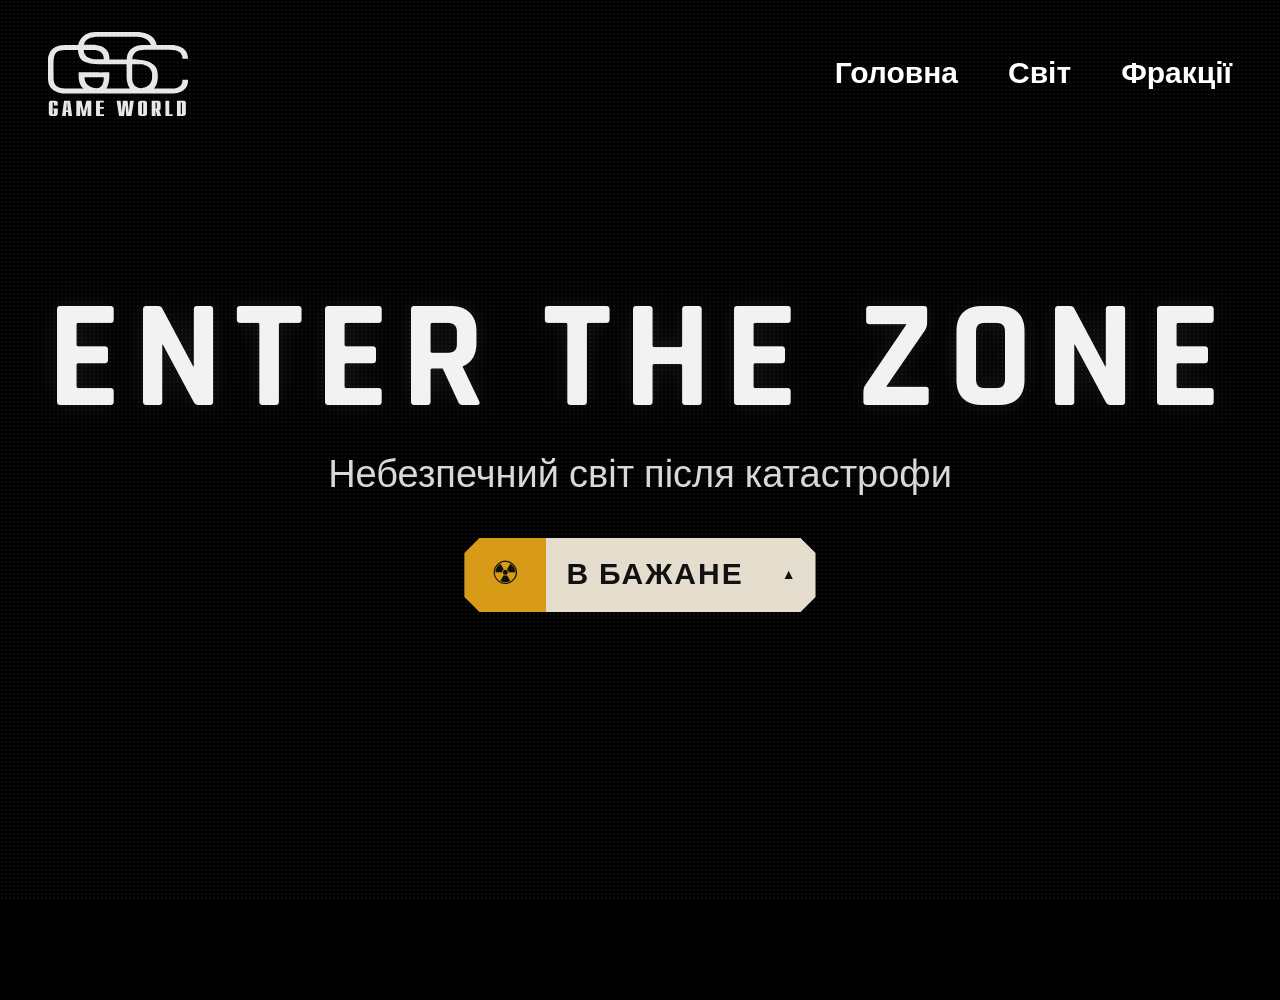
==== index.html @ 3a738dfd "Update index.html" ====
<!DOCTYPE html>
<html lang="uk">
<head>
    <meta charset="UTF-8">
    <meta name="viewport" content="width=device-width, initial-scale=1.0">
    <title>S.T.A.L.K.E.R. 2 - Buy Prototype</title>
    <link rel="stylesheet" href="style.css">
    <link rel="preconnect" href="https://fonts.googleapis.com">
    <link rel="preconnect" href="https://fonts.gstatic.com" crossorigin>
    <link href="https://fonts.googleapis.com/css2?family=Rajdhani:wght@400;500;700&display=swap" rel="stylesheet">
</head>
<body>

    <video autoplay muted loop playsinline class="bg-video">
        <source src="assets/video/bg.mp4" type="video/mp4">
    </video>
    <div class="overlay"></div>

    <nav>
        <img src="assets/img/logo.svg" alt="Logo" class="logo">
        <ul>
            <li><a href="#">Головна</a></li>
            <li><a href="#">Світ</a></li>
            <li><a href="#">Фракції</a></li>
        </ul>
    </nav>

    <section class="hero">
        <h1>ENTER THE ZONE</h1>
        <p>Небезпечний світ після катастрофи</p>

        <div class="buy-wrapper">
            <a class="stalker-btn" href="#">
                <span class="btn-accent">
                    <span class="radiation-icon">☢</span>
                </span>
                <span class="btn-text">В БАЖАНЕ</span>
                <span class="btn-arrow">▲</span>
            </a>

            <div class="buy-menu">
                <a href="#"><img src="steam.svg" alt=""> <span>Steam</span></a>
                <a href="#"><img src="xbox.svg" alt=""> <span>Xbox</span></a>
                <a href="#"><img src="xbox.svg" alt=""> <span>Xbox on PC</span></a>
                <a href="#"><img src="epic.svg" alt=""> <span>Epic Games</span></a>
                <a href="#"><img src="gog.svg" alt=""> <span>GOG.com</span></a>
            </div>
        </div>
    </section>

</body>
</html>
---- style.css ----
* {
    margin: 0;
    padding: 0;
    box-sizing: border-box;
}

body {
    font-family: 'Rajdhani', sans-serif;
    background: #000;
    overflow: hidden;
    color: white;
}

/* VIDEO & OVERLAY */
.bg-video {
    position: fixed;
    inset: 0;
    width: 100%;
    height: 100%;
    object-fit: cover;
    z-index: -2;
}

.overlay {
    position: fixed;
    inset: 0;
    background: linear-gradient(to bottom, rgba(0,0,0,.82), rgba(0,0,0,.45), rgba(0,0,0,.88));
    z-index: -1;
}

/* NOISE */
body::before {
    content: "";
    position: fixed;
    inset: 0;
    opacity: .05;
    background-image: radial-gradient(#fff 1px, transparent 1px);
    background-size: 4px 4px;
    pointer-events: none;
    z-index: 2;
}

/* NAVBAR */
nav {
    position: absolute;
    top: 0;
    left: 0;
    width: 100%;
    padding: 32px 48px;
    display: flex;
    align-items: center;
    justify-content: space-between;
    z-index: 5;
}

.logo {
    width: 140px;
    opacity: .92;
    transition: .3s;
}

.logo:hover {
    opacity: 1;
    transform: scale(1.03);
}

nav ul {
    display: flex;
    gap: 50px;
    list-style: none;
}

nav a {
    color: white;
    text-decoration: none;
    font-size: 30px;
    font-weight: 700;
    position: relative;
    transition: .25s;
}

nav a::after {
    content: "";
    position: absolute;
    left: 0;
    bottom: -8px;
    width: 0%;
    height: 2px;
    background: #d89b17;
    transition: .25s;
}

nav a:hover {
    color: #d89b17;
}

nav a:hover::after {
    width: 100%;
}

/* HERO */
.hero {
    height: 100vh;
    display: flex;
    flex-direction: column;
    align-items: center;
    justify-content: center;
    text-align: center;
    padding: 20px;
}

.hero h1 {
    font-size: clamp(90px, 12vw, 220px);
    font-weight: 700;
    letter-spacing: 12px;
    text-transform: uppercase;
    color: #f2f2f2;
    line-height: .95;
    text-shadow: 0 0 25px rgba(255,255,255,.08), 0 10px 40px rgba(0,0,0,.85);
    animation: flicker 5s infinite;
}

.hero p {
    margin-top: 18px;
    margin-bottom: 38px;
    font-size: 38px;
    color: #d8d8d8;
    text-shadow: 0 5px 20px rgba(0,0,0,.9);
}

@keyframes flicker {
    0% { opacity: 1; }
    2% { opacity: .92; }
    4% { opacity: 1; }
    8% { opacity: .95; }
    70% { opacity: 1; }
    72% { opacity: .96; }
    100% { opacity: 1; }
}

/* BUTTON WRAPPER */
.buy-wrapper {
    position: relative;
    display: inline-block;
}

/* BUTTON MAIN */
.stalker-btn {
    position: relative;
    display: inline-flex;
    align-items: center;
    height: 74px;
    background: #e4dccd;
    color: #111;
    text-decoration: none;
    text-transform: uppercase;
    cursor: pointer;
    z-index: 5;
    transition: .25s;
    
    /* Краще використовувати пікселі замість відсотків для рівних кутів */
    clip-path: polygon(
        15px 0, calc(100% - 15px) 0, 
        100% 15px, 100% calc(100% - 15px), 
        calc(100% - 15px) 100%, 15px 100%, 
        0 calc(100% - 15px), 0 15px
    );
}

.stalker-btn:hover {
    transform: translateY(-3px) scale(1.02);
    box-shadow: 0 0 0 2px #000, 0 0 30px rgba(216,155,23,.35), 0 15px 45px rgba(0,0,0,.6);
}

/* LEFT ACCENT */
.btn-accent {
    width: 82px;
    height: 100%;
    display: flex;
    align-items: center;
    justify-content: center;
    background: #d89b17;
    font-size: 32px;
    clip-path: polygon(
        0 0, 100% 0, 
        100% 50%, 
        100% 100%, 0 100%
    );
}

/* CSS-трікутник замість clip-path для ідеального врізання */
.btn-accent::after {
    content: '';
    position: absolute;
    right: -20px;
    top: 0;
    border-top: 37px solid transparent;
    border-bottom: 37px solid transparent;
    border-left: 20px solid #d89b17;
    z-index: 2;
}

/* TEXT */
.btn-text {
    padding: 0 38px 0 20px; /* Зменшив лівий відступ, щоб текст був ближче до стрілки */
    font-size: 30px;
    font-weight: 700;
    letter-spacing: 2px;
}

/* ARROW */
.btn-arrow {
    padding-right: 20px;
    font-size: 14px;
    transition: transform .25s ease;
}

.buy-wrapper:hover .btn-arrow {
    transform: rotate(180deg);
}

/* DROPDOWN MENU */
.buy-menu {
    position: absolute;
    left: 50%;
    top: 100%; /* Краще позиціонувати відносно низу кнопки, а не bottom сторінки */
    transform: translateX(-50%) translateY(20px) scale(.96);
    width: 310px;
    background: #e4dccd;
    padding: 18px 0;
    opacity: 0;
    visibility: hidden;
    pointer-events: none;
    transition: opacity .25s ease, transform .25s ease, visibility .25s;
    
    clip-path: polygon(
        15px 0, calc(100% - 15px) 0, 
        100% 15px, 100% calc(100% - 15px), 
        calc(100% - 15px) 100%, 15px 100%, 
        0 calc(100% - 15px), 0 15px
    );
    box-shadow: 0 0 0 2px rgba(0,0,0,.9), 0 20px 50px rgba(0,0,0,.45);
    z-index: 10;
}

.buy-wrapper:hover .buy-menu {
    opacity: 1;
    visibility: visible;
    pointer-events: auto;
    transform: translateX(-50%) translateY(10px) scale(1);
}

.buy-menu a {
    display: flex;
    align-items: center;
    gap: 18px;
    padding: 16px 28px;
    text-decoration: none;
    color: #494949;
    font-size: 28px;
    font-weight: 700;
    text-transform: uppercase;
    transition: .2s;
}

.buy-menu a:hover {
    background: rgba(0,0,0,.06);
    color: #000;
    padding-left: 36px;
}

.buy-menu img {
    width: 26px;
    height: 26px;
    object-fit: contain;
}

/* MOBILE ADAPTATION */
@media(max-width: 900px) {
    nav {
        padding: 24px;
    }
    nav ul {
        gap: 24px;
    }
    nav a {
        font-size: 22px;
    }
    .hero h1 {
        letter-spacing: 5px;
    }
    .hero p {
        font-size: 24px;
    }
    .stalker-btn {
        height: 60px;
    }
    .btn-accent::after {
        border-top: 30px solid transparent;
        border-bottom: 30px solid transparent;
    }
    .btn-text {
        font-size: 24px;
        padding: 0 26px 0 16px;
    }
    .btn-accent {
        width: 66px;
        font-size: 26px;
    }
}
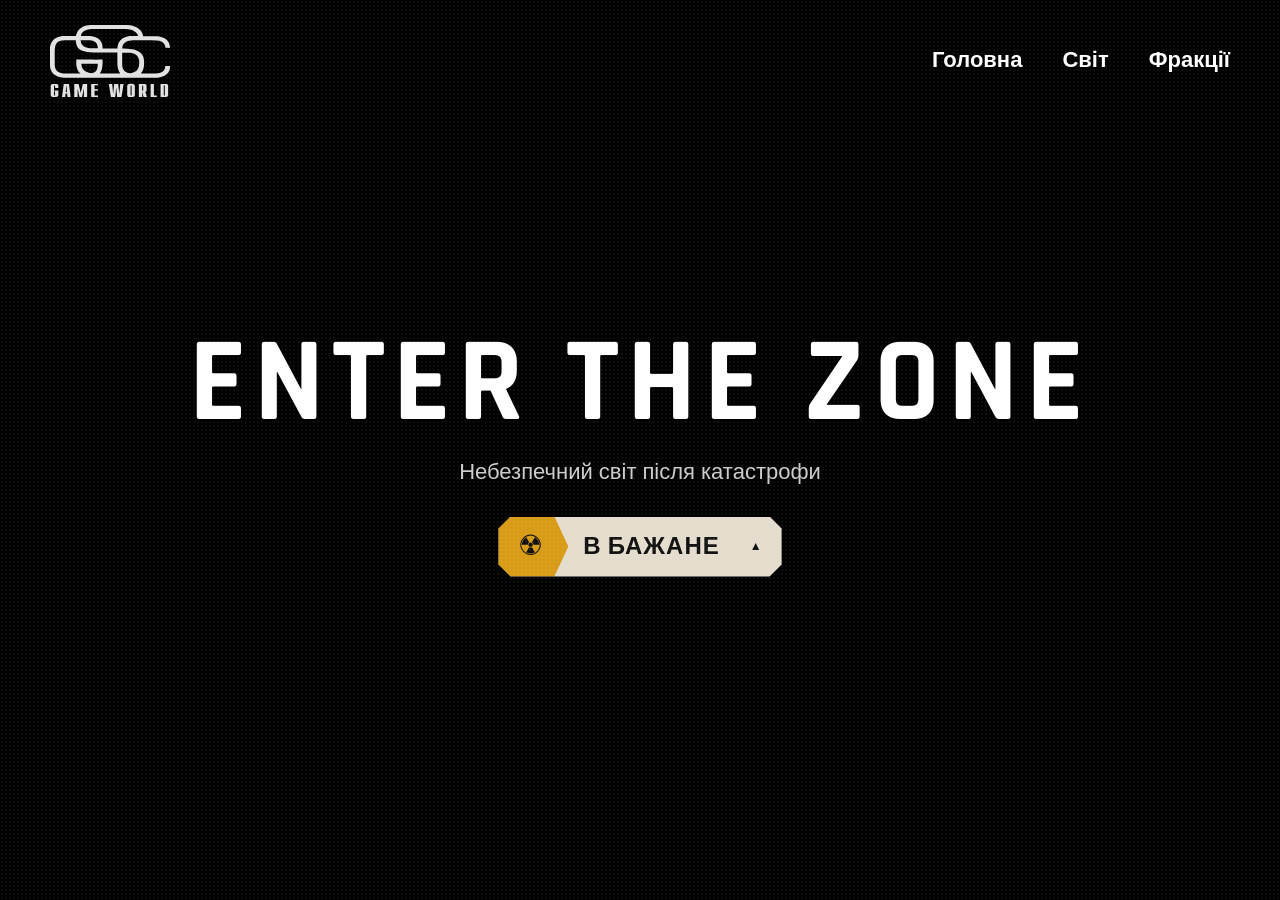
==== commit 273ef2b9: "Add Font Awesome icons for buy options" ====
--- a/index.html
+++ b/index.html
@@ -7,6 +7,7 @@
     <link rel="stylesheet" href="style.css">
     <link rel="preconnect" href="https://fonts.googleapis.com">
     <link rel="preconnect" href="https://fonts.gstatic.com" crossorigin>
+    <link rel="stylesheet" href="https://cdnjs.cloudflare.com/ajax/libs/font-awesome/6.5.1/css/all.min.css">
     <link href="https://fonts.googleapis.com/css2?family=Rajdhani:wght@400;500;700&display=swap" rel="stylesheet">
 </head>
 <body>
@@ -39,12 +40,27 @@
             </a>
 
             <div class="buy-menu">
-                <a href="#"><img src="steam.svg" alt=""> <span>Steam</span></a>
-                <a href="#"><img src="xbox.svg" alt=""> <span>Xbox</span></a>
-                <a href="#"><img src="xbox.svg" alt=""> <span>Xbox on PC</span></a>
-                <a href="#"><img src="epic.svg" alt=""> <span>Epic Games</span></a>
-                <a href="#"><img src="gog.svg" alt=""> <span>GOG.com</span></a>
-            </div>
+    <a href="#">
+        <i class="fa-brands fa-steam"></i>
+        <span>Steam</span>
+    </a>
+    <a href="#">
+        <i class="fa-brands fa-xbox"></i>
+        <span>Xbox</span>
+    </a>
+    <a href="#">
+        <i class="fa-brands fa-microsoft"></i>
+        <span>Xbox on PC</span>
+    </a>
+    <a href="#">
+        <i class="fa-solid fa-cart-shopping"></i>
+        <span>Epic Games</span>
+    </a>
+    <a href="#">
+        <i class="fa-solid fa-gamepad"></i>
+        <span>GOG.com</span>
+    </a>
+</div>
         </div>
     </section>
 
--- a/style.css
+++ b/style.css
@@ -1,3 +1,4 @@
+/* RESET & BASE */
 * {
     margin: 0;
     padding: 0;
@@ -11,7 +12,7 @@
     color: white;
 }
 
-/* VIDEO & OVERLAY */
+/* BACKGROUND VIDEO & EFFECTS */
 .bg-video {
     position: fixed;
     inset: 0;
@@ -24,81 +25,74 @@
 .overlay {
     position: fixed;
     inset: 0;
-    background: linear-gradient(to bottom, rgba(0,0,0,.82), rgba(0,0,0,.45), rgba(0,0,0,.88));
+    background: linear-gradient(
+        to bottom,
+        rgba(0,0,0,0.8),
+        rgba(0,0,0,0.4),
+        rgba(0,0,0,0.9)
+    );
     z-index: -1;
 }
 
-/* NOISE */
 body::before {
     content: "";
     position: fixed;
     inset: 0;
-    opacity: .05;
+    opacity: 0.05;
     background-image: radial-gradient(#fff 1px, transparent 1px);
     background-size: 4px 4px;
     pointer-events: none;
     z-index: 2;
 }
 
-/* NAVBAR */
+/* NAVIGATION */
 nav {
     position: absolute;
     top: 0;
-    left: 0;
     width: 100%;
-    padding: 32px 48px;
+    padding: 25px 50px;
     display: flex;
     align-items: center;
     justify-content: space-between;
-    z-index: 5;
+    z-index: 10;
 }
 
 .logo {
-    width: 140px;
-    opacity: .92;
-    transition: .3s;
-}
-
-.logo:hover {
-    opacity: 1;
-    transform: scale(1.03);
+    width: 120px;
+    opacity: 0.9;
+    transition: 0.3s;
 }
 
 nav ul {
     display: flex;
-    gap: 50px;
+    gap: 40px;
     list-style: none;
 }
 
 nav a {
     color: white;
     text-decoration: none;
-    font-size: 30px;
+    font-size: 22px;
     font-weight: 700;
     position: relative;
-    transition: .25s;
+    transition: 0.3s;
 }
 
 nav a::after {
     content: "";
     position: absolute;
     left: 0;
-    bottom: -8px;
+    bottom: -5px;
     width: 0%;
     height: 2px;
     background: #d89b17;
-    transition: .25s;
-}
-
-nav a:hover {
-    color: #d89b17;
-}
-
-nav a:hover::after {
-    width: 100%;
-}
-
-/* HERO */
+    transition: 0.3s;
+}
+
+nav a:hover { color: #d89b17; }
+nav a:hover::after { width: 100%; }
+
+/* HERO SECTION */
 .hero {
     height: 100vh;
     display: flex;
@@ -106,205 +100,156 @@
     align-items: center;
     justify-content: center;
     text-align: center;
-    padding: 20px;
 }
 
 .hero h1 {
-    font-size: clamp(90px, 12vw, 220px);
-    font-weight: 700;
-    letter-spacing: 12px;
+    font-size: clamp(50px, 10vw, 120px);
+    font-weight: 700;
+    letter-spacing: 8px;
     text-transform: uppercase;
-    color: #f2f2f2;
-    line-height: .95;
-    text-shadow: 0 0 25px rgba(255,255,255,.08), 0 10px 40px rgba(0,0,0,.85);
+    line-height: 1;
     animation: flicker 5s infinite;
 }
 
 .hero p {
-    margin-top: 18px;
-    margin-bottom: 38px;
-    font-size: 38px;
-    color: #d8d8d8;
-    text-shadow: 0 5px 20px rgba(0,0,0,.9);
-}
-
-@keyframes flicker {
-    0% { opacity: 1; }
-    2% { opacity: .92; }
-    4% { opacity: 1; }
-    8% { opacity: .95; }
-    70% { opacity: 1; }
-    72% { opacity: .96; }
-    100% { opacity: 1; }
-}
-
-/* BUTTON WRAPPER */
+    margin: 15px 0 30px;
+    font-size: 22px;
+    color: #ccc;
+    text-shadow: 0 4px 10px rgba(0,0,0,0.5);
+}
+
+/* STALKER BUTTON & WRAPPER */
 .buy-wrapper {
     position: relative;
     display: inline-block;
 }
 
-/* BUTTON MAIN */
 .stalker-btn {
-    position: relative;
     display: inline-flex;
     align-items: center;
-    height: 74px;
+    height: 60px; /* Зменшено для кращого вигляду */
     background: #e4dccd;
     color: #111;
     text-decoration: none;
     text-transform: uppercase;
     cursor: pointer;
-    z-index: 5;
-    transition: .25s;
+    transition: 0.3s;
     
-    /* Краще використовувати пікселі замість відсотків для рівних кутів */
+    /* Зрізані кути кнопкни */
     clip-path: polygon(
-        15px 0, calc(100% - 15px) 0, 
-        100% 15px, 100% calc(100% - 15px), 
-        calc(100% - 15px) 100%, 15px 100%, 
-        0 calc(100% - 15px), 0 15px
+        12px 0, calc(100% - 12px) 0, 
+        100% 12px, 100% calc(100% - 12px), 
+        calc(100% - 12px) 100%, 12px 100%, 
+        0 calc(100% - 12px), 0 12px
     );
 }
 
 .stalker-btn:hover {
-    transform: translateY(-3px) scale(1.02);
-    box-shadow: 0 0 0 2px #000, 0 0 30px rgba(216,155,23,.35), 0 15px 45px rgba(0,0,0,.6);
-}
-
-/* LEFT ACCENT */
+    transform: translateY(-3px);
+    box-shadow: 0 10px 30px rgba(0,0,0,0.5);
+}
+
+/* Жовтий акцент з трикутником */
 .btn-accent {
-    width: 82px;
+    width: 70px;
     height: 100%;
+    background: #d89b17;
     display: flex;
     align-items: center;
     justify-content: center;
-    background: #d89b17;
-    font-size: 32px;
-    clip-path: polygon(
-        0 0, 100% 0, 
-        100% 50%, 
-        100% 100%, 0 100%
-    );
-}
-
-/* CSS-трікутник замість clip-path для ідеального врізання */
-.btn-accent::after {
-    content: '';
-    position: absolute;
-    right: -20px;
-    top: 0;
-    border-top: 37px solid transparent;
-    border-bottom: 37px solid transparent;
-    border-left: 20px solid #d89b17;
-    z-index: 2;
-}
-
-/* TEXT */
+    position: relative;
+    /* Стрілка вправо через clip-path */
+    clip-path: polygon(0% 0%, 80% 0%, 100% 50%, 80% 100%, 0% 100%);
+}
+
+.radiation-icon {
+    font-size: 28px;
+    margin-right: 5px;
+}
+
 .btn-text {
-    padding: 0 38px 0 20px; /* Зменшив лівий відступ, щоб текст був ближче до стрілки */
-    font-size: 30px;
-    font-weight: 700;
-    letter-spacing: 2px;
-}
-
-/* ARROW */
+    padding: 0 30px 0 15px;
+    font-size: 24px;
+    font-weight: 700;
+    letter-spacing: 1px;
+}
+
 .btn-arrow {
     padding-right: 20px;
-    font-size: 14px;
-    transition: transform .25s ease;
-}
-
-.buy-wrapper:hover .btn-arrow {
-    transform: rotate(180deg);
+    font-size: 12px;
+    transition: 0.3s;
 }
 
 /* DROPDOWN MENU */
 .buy-menu {
     position: absolute;
     left: 50%;
-    top: 100%; /* Краще позиціонувати відносно низу кнопки, а не bottom сторінки */
-    transform: translateX(-50%) translateY(20px) scale(.96);
-    width: 310px;
+    bottom: 70px; /* Над кнопкою */
+    transform: translateX(-50%) translateY(10px);
+    width: 260px;
     background: #e4dccd;
-    padding: 18px 0;
     opacity: 0;
     visibility: hidden;
-    pointer-events: none;
-    transition: opacity .25s ease, transform .25s ease, visibility .25s;
-    
+    transition: 0.3s;
+    padding: 10px 0;
+    z-index: 20;
+
     clip-path: polygon(
-        15px 0, calc(100% - 15px) 0, 
-        100% 15px, 100% calc(100% - 15px), 
-        calc(100% - 15px) 100%, 15px 100%, 
-        0 calc(100% - 15px), 0 15px
+        10px 0, calc(100% - 10px) 0, 
+        100% 10px, 100% calc(100% - 10px), 
+        calc(100% - 10px) 100%, 10px 100%, 
+        0 calc(100% - 10px), 0 10px
     );
-    box-shadow: 0 0 0 2px rgba(0,0,0,.9), 0 20px 50px rgba(0,0,0,.45);
-    z-index: 10;
 }
 
 .buy-wrapper:hover .buy-menu {
     opacity: 1;
     visibility: visible;
-    pointer-events: auto;
-    transform: translateX(-50%) translateY(10px) scale(1);
+    transform: translateX(-50%) translateY(0);
+}
+
+.buy-wrapper:hover .btn-arrow {
+    transform: rotate(180deg);
 }
 
 .buy-menu a {
     display: flex;
     align-items: center;
-    gap: 18px;
-    padding: 16px 28px;
+    gap: 15px;
+    padding: 12px 25px;
     text-decoration: none;
-    color: #494949;
-    font-size: 28px;
+    color: #333;
+    font-size: 20px;
     font-weight: 700;
     text-transform: uppercase;
-    transition: .2s;
+    transition: 0.2s;
 }
 
 .buy-menu a:hover {
-    background: rgba(0,0,0,.06);
-    color: #000;
-    padding-left: 36px;
+    background: rgba(0,0,0,0.05);
+    padding-left: 30px;
 }
 
 .buy-menu img {
-    width: 26px;
-    height: 26px;
-    object-fit: contain;
-}
-
-/* MOBILE ADAPTATION */
-@media(max-width: 900px) {
-    nav {
-        padding: 24px;
-    }
-    nav ul {
-        gap: 24px;
-    }
-    nav a {
-        font-size: 22px;
-    }
-    .hero h1 {
-        letter-spacing: 5px;
-    }
-    .hero p {
-        font-size: 24px;
-    }
-    .stalker-btn {
-        height: 60px;
-    }
-    .btn-accent::after {
-        border-top: 30px solid transparent;
-        border-bottom: 30px solid transparent;
-    }
-    .btn-text {
-        font-size: 24px;
-        padding: 0 26px 0 16px;
-    }
-    .btn-accent {
-        width: 66px;
-        font-size: 26px;
-    }
-}
+    width: 22px;
+    height: 22px;
+}
+
+/* ANIMATIONS */
+@keyframes flicker {
+    0%, 100% { opacity: 1; }
+    30% { opacity: 0.95; }
+    32% { opacity: 0.8; }
+    34% { opacity: 0.95; }
+    70% { opacity: 1; }
+    72% { opacity: 0.9; }
+}
+
+/* RESPONSIVE */
+@media (max-width: 768px) {
+    nav { padding: 20px; }
+    nav ul { display: none; } /* Ховаємо меню на мобільних для простоти */
+    .hero h1 { font-size: 60px; }
+    .stalker-btn { height: 50px; }
+    .btn-text { font-size: 18px; }
+}
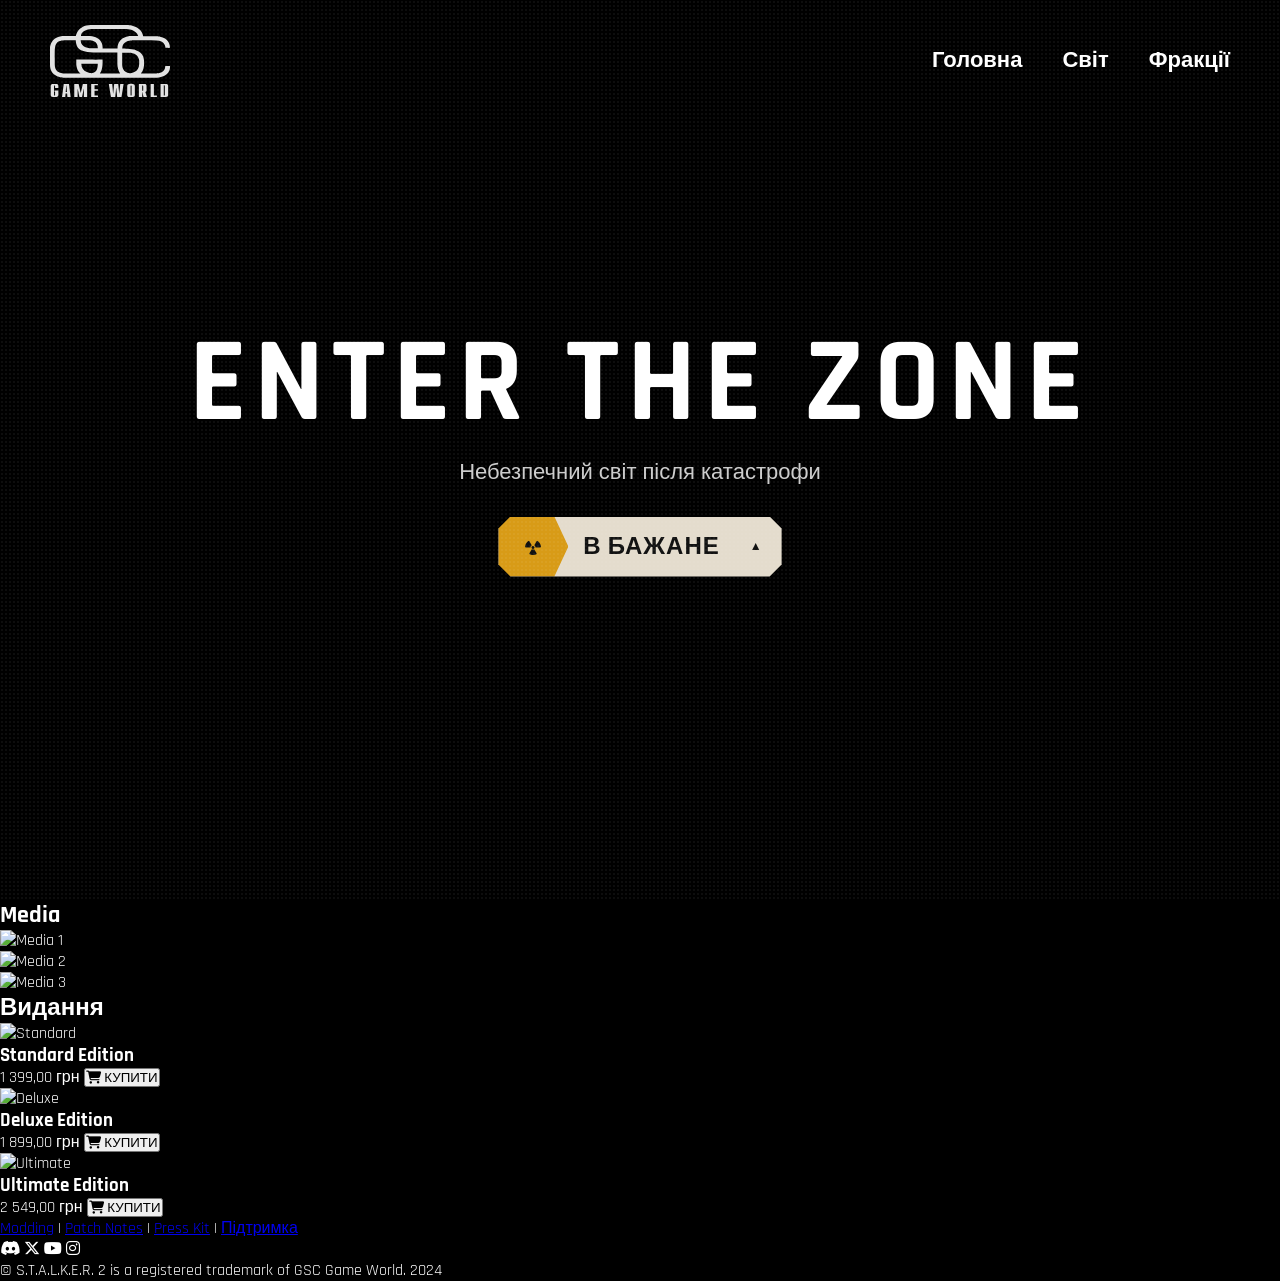
==== commit 59b37541: "Update index.html" ====
--- a/index.html
+++ b/index.html
@@ -3,12 +3,11 @@
 <head>
     <meta charset="UTF-8">
     <meta name="viewport" content="width=device-width, initial-scale=1.0">
-    <title>S.T.A.L.K.E.R. 2 - Buy Prototype</title>
-    <link rel="stylesheet" href="style.css">
-    <link rel="preconnect" href="https://fonts.googleapis.com">
-    <link rel="preconnect" href="https://fonts.gstatic.com" crossorigin>
+    <title>S.T.A.L.K.E.R. 2 - Enter the Zone</title>
     <link rel="stylesheet" href="https://cdnjs.cloudflare.com/ajax/libs/font-awesome/6.5.1/css/all.min.css">
     <link href="https://fonts.googleapis.com/css2?family=Rajdhani:wght@400;500;700&display=swap" rel="stylesheet">
+    <link rel="stylesheet" href="style.css">
+    <link rel="stylesheet" href="https://cdnjs.cloudflare.com/ajax/libs/font-awesome/6.5.1/css/all.min.css">
 </head>
 <body>
 
@@ -32,37 +31,80 @@
 
         <div class="buy-wrapper">
             <a class="stalker-btn" href="#">
-                <span class="btn-accent">
-                    <span class="radiation-icon">☢</span>
-                </span>
+                <span class="btn-accent"><i class="fa-solid fa-radiation"></i></span>
                 <span class="btn-text">В БАЖАНЕ</span>
                 <span class="btn-arrow">▲</span>
             </a>
-
             <div class="buy-menu">
-    <a href="#">
-        <i class="fa-brands fa-steam"></i>
-        <span>Steam</span>
-    </a>
-    <a href="#">
-        <i class="fa-brands fa-xbox"></i>
-        <span>Xbox</span>
-    </a>
-    <a href="#">
-        <i class="fa-brands fa-microsoft"></i>
-        <span>Xbox on PC</span>
-    </a>
-    <a href="#">
-        <i class="fa-solid fa-cart-shopping"></i>
-        <span>Epic Games</span>
-    </a>
-    <a href="#">
-        <i class="fa-solid fa-gamepad"></i>
-        <span>GOG.com</span>
-    </a>
-</div>
+                <a href="#"><i class="fa-brands fa-steam"></i><span>Steam</span></a>
+                <a href="#"><i class="fa-brands fa-xbox"></i><span>Xbox</span></a>
+                <a href="#"><i class="fa-brands fa-microsoft"></i><span>Xbox on PC</span></a>
+                <a href="#"><i class="fa-solid fa-cart-shopping"></i><span>Epic Games</span></a>
+                <a href="#"><i class="fa-solid fa-gamepad"></i><span>GOG.com</span></a>
+            </div>
         </div>
     </section>
 
+    <section class="media-section">
+        <h2 class="section-title">Media</h2>
+        <div class="media-grid">
+            <div class="media-item"><img src="assets/img/media1.jpg" alt="Media 1"></div>
+            <div class="media-item"><img src="assets/img/media2.jpg" alt="Media 2"></div>
+            <div class="media-item"><img src="assets/img/media3.jpg" alt="Media 3"></div>
+        </div>
+    </section>
+
+    <section class="editions-section">
+        <h2 class="section-title">Видання</h2>
+        <div class="editions-grid">
+            <div class="edition-card">
+                <div class="card-img"><img src="assets/img/std_edition.png" alt="Standard"></div>
+                <div class="card-info">
+                    <h3>Standard Edition</h3>
+                    <div class="price-row">
+                        <span class="price">1 399,00 грн</span>
+                        <button class="buy-small-btn"><i class="fa-solid fa-cart-shopping"></i> КУПИТИ</button>
+                    </div>
+                </div>
+            </div>
+            <div class="edition-card accent-card">
+                <div class="card-img"><img src="assets/img/dlx_edition.png" alt="Deluxe"></div>
+                <div class="card-info">
+                    <h3>Deluxe Edition</h3>
+                    <div class="price-row">
+                        <span class="price">1 899,00 грн</span>
+                        <button class="buy-small-btn"><i class="fa-solid fa-cart-shopping"></i> КУПИТИ</button>
+                    </div>
+                </div>
+            </div>
+            <div class="edition-card">
+                <div class="card-img"><img src="assets/img/ult_edition.png" alt="Ultimate"></div>
+                <div class="card-info">
+                    <h3>Ultimate Edition</h3>
+                    <div class="price-row">
+                        <span class="price">2 549,00 грн</span>
+                        <button class="buy-small-btn"><i class="fa-solid fa-cart-shopping"></i> КУПИТИ</button>
+                    </div>
+                </div>
+            </div>
+        </div>
+    </section>
+
+    <footer>
+        <div class="footer-links">
+            <a href="#">Modding</a> | <a href="#">Patch Notes</a> | <a href="#">Press Kit</a> | <a href="#">Підтримка</a>
+        </div>
+        <div class="footer-bottom">
+            <div class="socials">
+                <i class="fa-brands fa-discord"></i>
+                <i class="fa-brands fa-x-twitter"></i>
+                <i class="fa-brands fa-youtube"></i>
+                <i class="fa-brands fa-instagram"></i>
+            </div>
+            <p>© S.T.A.L.K.E.R. 2 is a registered trademark of GSC Game World. 2024</p>
+        </div>
+    </footer>
+
 </body>
 </html>
+</html>
--- a/style.css
+++ b/style.css
@@ -230,10 +230,25 @@
     padding-left: 30px;
 }
 
-.buy-menu img {
-    width: 22px;
-    height: 22px;
-}
+/* Стилізація іконок Font Awesome у меню */
+.buy-menu i {
+    width: 24px;
+    font-size: 20px;
+    color: #494949; /* Колір як у тексту */
+    display: flex;
+    justify-content: center;
+    transition: 0.2s;
+}
+
+.buy-menu a:hover i {
+    color: #000; /* Темнішає при наведенні разом з текстом */
+    transform: scale(1.1);
+}
+
+/* Специфічні кольори для брендів (за бажанням) */
+.fa-steam { color: #1b2838; }
+.fa-xbox { color: #107c10; }
+.fa-microsoft { color: #00a4ef; }
 
 /* ANIMATIONS */
 @keyframes flicker {
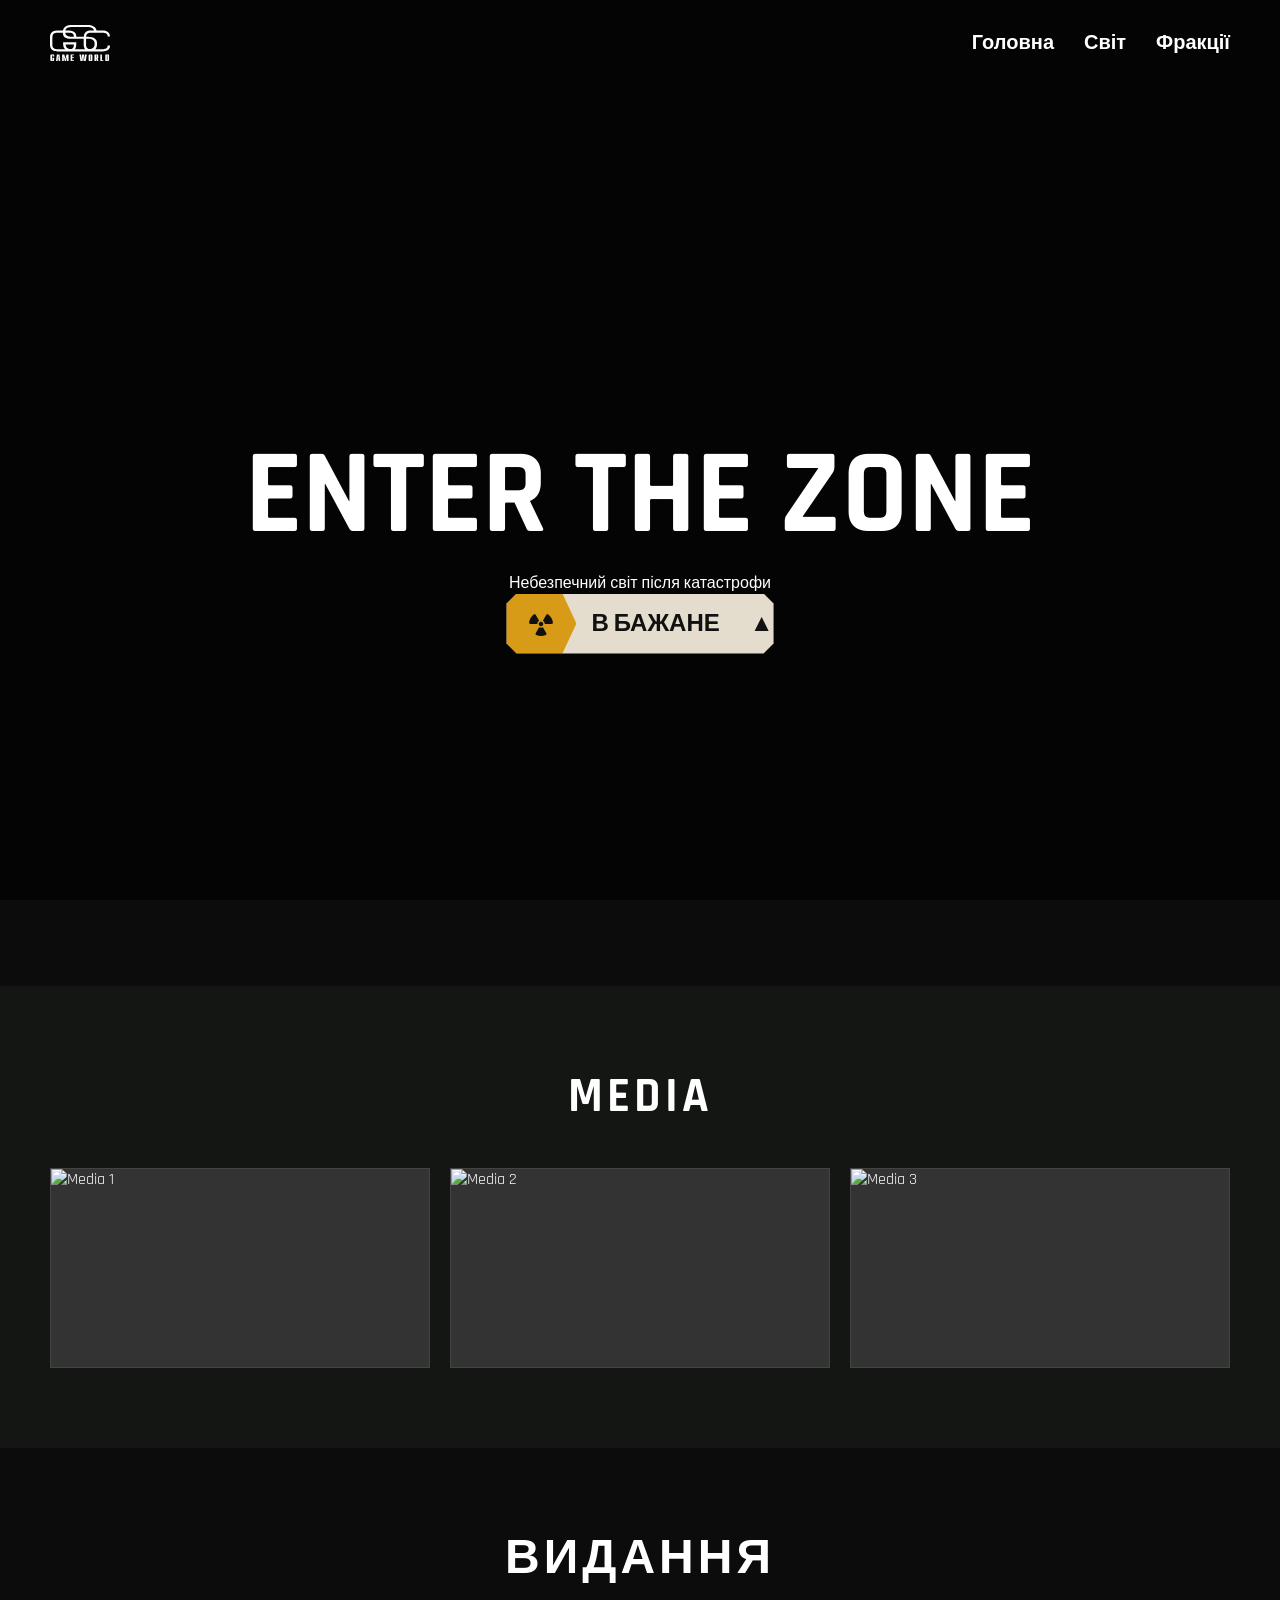
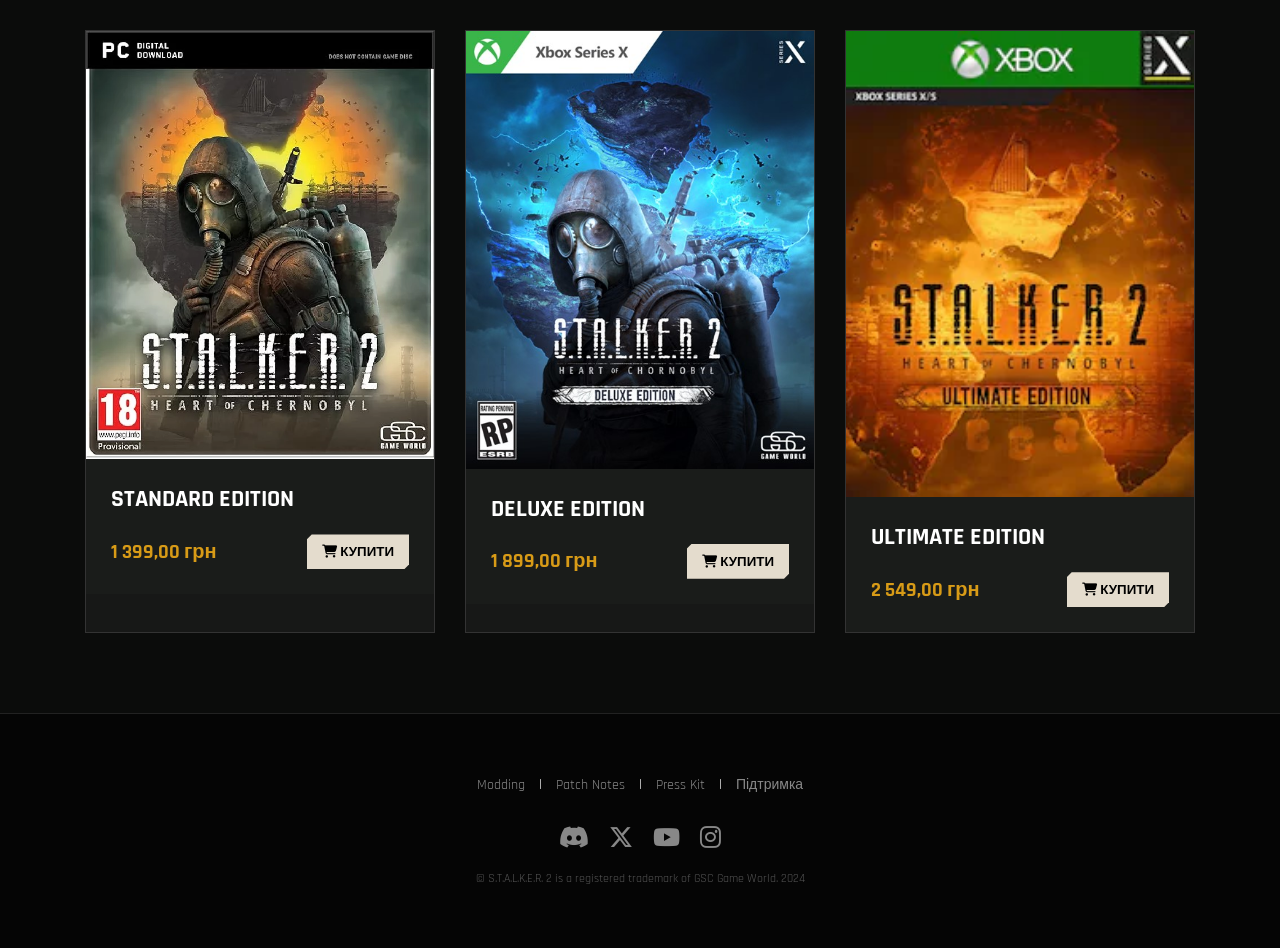
==== commit 7cf384e3: "Update index.html" ====
--- a/index.html
+++ b/index.html
@@ -58,7 +58,7 @@
         <h2 class="section-title">Видання</h2>
         <div class="editions-grid">
             <div class="edition-card">
-                <div class="card-img"><img src="assets/img/std_edition.png" alt="Standard"></div>
+                <div class="card-img"><img src="assets/img/std_edition.webp" alt="Standard"></div>
                 <div class="card-info">
                     <h3>Standard Edition</h3>
                     <div class="price-row">
@@ -68,7 +68,7 @@
                 </div>
             </div>
             <div class="edition-card accent-card">
-                <div class="card-img"><img src="assets/img/dlx_edition.png" alt="Deluxe"></div>
+                <div class="card-img"><img src="assets/img/dlx_edition.jpg" alt="Deluxe"></div>
                 <div class="card-info">
                     <h3>Deluxe Edition</h3>
                     <div class="price-row">
@@ -78,7 +78,7 @@
                 </div>
             </div>
             <div class="edition-card">
-                <div class="card-img"><img src="assets/img/ult_edition.png" alt="Ultimate"></div>
+                <div class="card-img"><img src="assets/img/ult_edition.webp" alt="Ultimate"></div>
                 <div class="card-info">
                     <h3>Ultimate Edition</h3>
                     <div class="price-row">
--- a/style.css
+++ b/style.css
@@ -1,270 +1,87 @@
-/* RESET & BASE */
-* {
-    margin: 0;
-    padding: 0;
-    box-sizing: border-box;
+/* --- ОСНОВНЕ (Зберігаємо попереднє) --- */
+* { margin: 0; padding: 0; box-sizing: border-box; }
+body { font-family: 'Rajdhani', sans-serif; background: #0b0c0b; color: white; overflow-x: hidden; }
+
+.bg-video { position: fixed; inset: 0; width: 100%; height: 100%; object-fit: cover; z-index: -2; }
+.overlay { position: fixed; inset: 0; background: rgba(0,0,0,0.7); z-index: -1; }
+
+.section-title {
+    font-size: 48px;
+    text-transform: uppercase;
+    text-align: center;
+    margin-bottom: 40px;
+    letter-spacing: 4px;
 }
 
-body {
-    font-family: 'Rajdhani', sans-serif;
-    background: #000;
-    overflow: hidden;
-    color: white;
+/* --- NAVBAR & HERO (Вже є) --- */
+nav { padding: 25px 50px; display: flex; justify-content: space-between; align-items: center; }
+nav ul { display: flex; gap: 30px; list-style: none; }
+nav a { color: white; text-decoration: none; font-weight: 700; font-size: 20px; }
+
+.hero { height: 100vh; display: flex; flex-direction: column; align-items: center; justify-content: center; }
+.hero h1 { font-size: clamp(50px, 10vw, 120px); animation: flicker 5s infinite; }
+
+/* --- BUTTON & DROPDOWN --- */
+.buy-wrapper { position: relative; display: inline-block; }
+.stalker-btn {
+    display: inline-flex; align-items: center; height: 60px; background: #e4dccd; color: #111;
+    text-decoration: none; font-weight: 700; font-size: 24px;
+    clip-path: polygon(10px 0, calc(100% - 10px) 0, 100% 10px, 100% calc(100% - 10px), calc(100% - 10px) 100%, 10px 100%, 0 calc(100% - 10px), 0 10px);
+}
+.btn-accent { 
+    width: 70px; height: 100%; background: #d89b17; display: flex; align-items: center; justify-content: center;
+    clip-path: polygon(0% 0%, 80% 0%, 100% 50%, 80% 100%, 0% 100%);
+}
+.btn-text { padding: 0 30px 0 15px; }
+
+.buy-menu {
+    position: absolute; left: 50%; bottom: 70px; transform: translateX(-50%); width: 260px;
+    background: #e4dccd; opacity: 0; visibility: hidden; transition: 0.3s; padding: 10px 0; z-index: 20;
+    clip-path: polygon(10px 0, calc(100% - 10px) 0, 100% 10px, 100% calc(100% - 10px), calc(100% - 10px) 100%, 10px 100%, 0 calc(100% - 10px), 0 10px);
+}
+.buy-wrapper:hover .buy-menu { opacity: 1; visibility: visible; }
+.buy-menu a { display: flex; align-items: center; gap: 15px; padding: 12px 25px; color: #333; text-decoration: none; font-weight: 700; text-transform: uppercase; }
+.buy-menu i { width: 20px; font-size: 18px; text-align: center; }
+
+/* --- MEDIA SECTION --- */
+.media-section { padding: 80px 50px; background: rgba(22, 26, 22, 0.8); }
+.media-grid { display: grid; grid-template-columns: repeat(auto-fit, minmax(300px, 1fr)); gap: 20px; max-width: 1200px; margin: 0 auto; }
+.media-item { height: 200px; background: #333; overflow: hidden; border: 1px solid #444; }
+.media-item img { width: 100%; height: 100%; object-fit: cover; transition: 0.5s; cursor: pointer; }
+.media-item:hover img { transform: scale(1.1); }
+
+/* --- EDITIONS SECTION --- */
+.editions-section { padding: 80px 50px; }
+.editions-grid { display: flex; justify-content: center; gap: 30px; flex-wrap: wrap; }
+.edition-card {
+    background: rgba(255,255,255,0.05); width: 350px; border: 1px solid #333;
+    transition: 0.3s; position: relative;
+}
+.edition-card:hover { border-color: #d89b17; transform: translateY(-10px); }
+.card-img img { width: 100%; display: block; }
+.card-info { padding: 25px; background: #1a1c1a; }
+.card-info h3 { font-size: 24px; margin-bottom: 20px; text-transform: uppercase; }
+.price-row { display: flex; justify-content: space-between; align-items: center; }
+.price { font-size: 20px; font-weight: 700; color: #d89b17; }
+
+.buy-small-btn {
+    background: #e4dccd; border: none; padding: 10px 15px; font-weight: 700; cursor: pointer;
+    clip-path: polygon(5px 0, 100% 0, 100% calc(100% - 5px), calc(100% - 5px) 100%, 0 100%, 0 5px);
 }
 
-/* BACKGROUND VIDEO & EFFECTS */
-.bg-video {
-    position: fixed;
-    inset: 0;
-    width: 100%;
-    height: 100%;
-    object-fit: cover;
-    z-index: -2;
-}
+/* --- FOOTER --- */
+footer { background: #050505; padding: 60px 50px; border-top: 1px solid #222; text-align: center; }
+.footer-links { margin-bottom: 30px; }
+.footer-links a { color: #888; text-decoration: none; margin: 0 10px; font-size: 14px; }
+.footer-links a:hover { color: #d89b17; }
+.socials { font-size: 24px; margin-bottom: 20px; display: flex; justify-content: center; gap: 20px; color: #888; }
+.socials i { cursor: pointer; transition: 0.3s; }
+.socials i:hover { color: white; }
+footer p { font-size: 12px; color: #555; max-width: 800px; margin: 0 auto; line-height: 1.6; }
 
-.overlay {
-    position: fixed;
-    inset: 0;
-    background: linear-gradient(
-        to bottom,
-        rgba(0,0,0,0.8),
-        rgba(0,0,0,0.4),
-        rgba(0,0,0,0.9)
-    );
-    z-index: -1;
-}
-
-body::before {
-    content: "";
-    position: fixed;
-    inset: 0;
-    opacity: 0.05;
-    background-image: radial-gradient(#fff 1px, transparent 1px);
-    background-size: 4px 4px;
-    pointer-events: none;
-    z-index: 2;
-}
-
-/* NAVIGATION */
-nav {
-    position: absolute;
-    top: 0;
-    width: 100%;
-    padding: 25px 50px;
-    display: flex;
-    align-items: center;
-    justify-content: space-between;
-    z-index: 10;
-}
-
-.logo {
-    width: 120px;
-    opacity: 0.9;
-    transition: 0.3s;
-}
-
-nav ul {
-    display: flex;
-    gap: 40px;
-    list-style: none;
-}
-
-nav a {
-    color: white;
-    text-decoration: none;
-    font-size: 22px;
-    font-weight: 700;
-    position: relative;
-    transition: 0.3s;
-}
-
-nav a::after {
-    content: "";
-    position: absolute;
-    left: 0;
-    bottom: -5px;
-    width: 0%;
-    height: 2px;
-    background: #d89b17;
-    transition: 0.3s;
-}
-
-nav a:hover { color: #d89b17; }
-nav a:hover::after { width: 100%; }
-
-/* HERO SECTION */
-.hero {
-    height: 100vh;
-    display: flex;
-    flex-direction: column;
-    align-items: center;
-    justify-content: center;
-    text-align: center;
-}
-
-.hero h1 {
-    font-size: clamp(50px, 10vw, 120px);
-    font-weight: 700;
-    letter-spacing: 8px;
-    text-transform: uppercase;
-    line-height: 1;
-    animation: flicker 5s infinite;
-}
-
-.hero p {
-    margin: 15px 0 30px;
-    font-size: 22px;
-    color: #ccc;
-    text-shadow: 0 4px 10px rgba(0,0,0,0.5);
-}
-
-/* STALKER BUTTON & WRAPPER */
-.buy-wrapper {
-    position: relative;
-    display: inline-block;
-}
-
-.stalker-btn {
-    display: inline-flex;
-    align-items: center;
-    height: 60px; /* Зменшено для кращого вигляду */
-    background: #e4dccd;
-    color: #111;
-    text-decoration: none;
-    text-transform: uppercase;
-    cursor: pointer;
-    transition: 0.3s;
-    
-    /* Зрізані кути кнопкни */
-    clip-path: polygon(
-        12px 0, calc(100% - 12px) 0, 
-        100% 12px, 100% calc(100% - 12px), 
-        calc(100% - 12px) 100%, 12px 100%, 
-        0 calc(100% - 12px), 0 12px
-    );
-}
-
-.stalker-btn:hover {
-    transform: translateY(-3px);
-    box-shadow: 0 10px 30px rgba(0,0,0,0.5);
-}
-
-/* Жовтий акцент з трикутником */
-.btn-accent {
-    width: 70px;
-    height: 100%;
-    background: #d89b17;
-    display: flex;
-    align-items: center;
-    justify-content: center;
-    position: relative;
-    /* Стрілка вправо через clip-path */
-    clip-path: polygon(0% 0%, 80% 0%, 100% 50%, 80% 100%, 0% 100%);
-}
-
-.radiation-icon {
-    font-size: 28px;
-    margin-right: 5px;
-}
-
-.btn-text {
-    padding: 0 30px 0 15px;
-    font-size: 24px;
-    font-weight: 700;
-    letter-spacing: 1px;
-}
-
-.btn-arrow {
-    padding-right: 20px;
-    font-size: 12px;
-    transition: 0.3s;
-}
-
-/* DROPDOWN MENU */
-.buy-menu {
-    position: absolute;
-    left: 50%;
-    bottom: 70px; /* Над кнопкою */
-    transform: translateX(-50%) translateY(10px);
-    width: 260px;
-    background: #e4dccd;
-    opacity: 0;
-    visibility: hidden;
-    transition: 0.3s;
-    padding: 10px 0;
-    z-index: 20;
-
-    clip-path: polygon(
-        10px 0, calc(100% - 10px) 0, 
-        100% 10px, 100% calc(100% - 10px), 
-        calc(100% - 10px) 100%, 10px 100%, 
-        0 calc(100% - 10px), 0 10px
-    );
-}
-
-.buy-wrapper:hover .buy-menu {
-    opacity: 1;
-    visibility: visible;
-    transform: translateX(-50%) translateY(0);
-}
-
-.buy-wrapper:hover .btn-arrow {
-    transform: rotate(180deg);
-}
-
-.buy-menu a {
-    display: flex;
-    align-items: center;
-    gap: 15px;
-    padding: 12px 25px;
-    text-decoration: none;
-    color: #333;
-    font-size: 20px;
-    font-weight: 700;
-    text-transform: uppercase;
-    transition: 0.2s;
-}
-
-.buy-menu a:hover {
-    background: rgba(0,0,0,0.05);
-    padding-left: 30px;
-}
-
-/* Стилізація іконок Font Awesome у меню */
-.buy-menu i {
-    width: 24px;
-    font-size: 20px;
-    color: #494949; /* Колір як у тексту */
-    display: flex;
-    justify-content: center;
-    transition: 0.2s;
-}
-
-.buy-menu a:hover i {
-    color: #000; /* Темнішає при наведенні разом з текстом */
-    transform: scale(1.1);
-}
-
-/* Специфічні кольори для брендів (за бажанням) */
-.fa-steam { color: #1b2838; }
-.fa-xbox { color: #107c10; }
-.fa-microsoft { color: #00a4ef; }
-
-/* ANIMATIONS */
+/* FLICKER ANIMATION */
 @keyframes flicker {
     0%, 100% { opacity: 1; }
-    30% { opacity: 0.95; }
-    32% { opacity: 0.8; }
-    34% { opacity: 0.95; }
-    70% { opacity: 1; }
-    72% { opacity: 0.9; }
+    33% { opacity: 0.8; }
+    35% { opacity: 1; }
 }
-
-/* RESPONSIVE */
-@media (max-width: 768px) {
-    nav { padding: 20px; }
-    nav ul { display: none; } /* Ховаємо меню на мобільних для простоти */
-    .hero h1 { font-size: 60px; }
-    .stalker-btn { height: 50px; }
-    .btn-text { font-size: 18px; }
-}
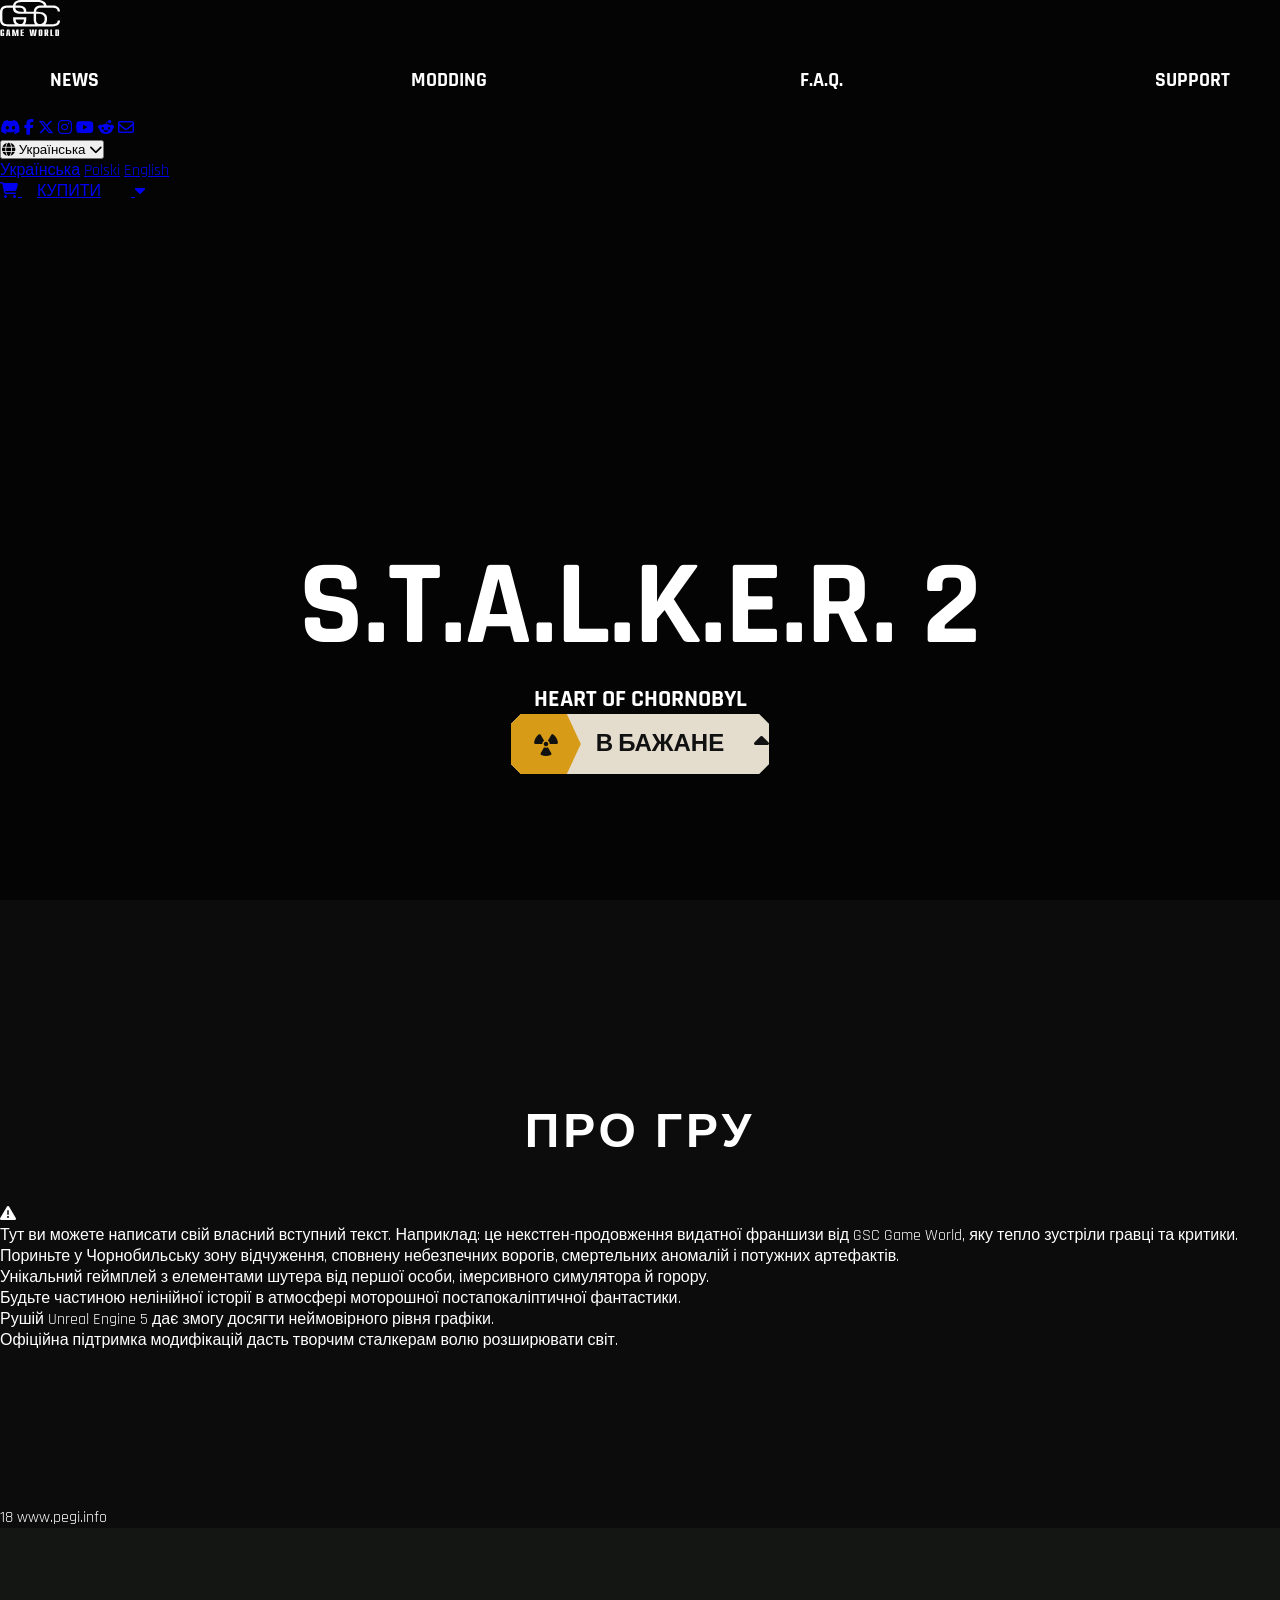
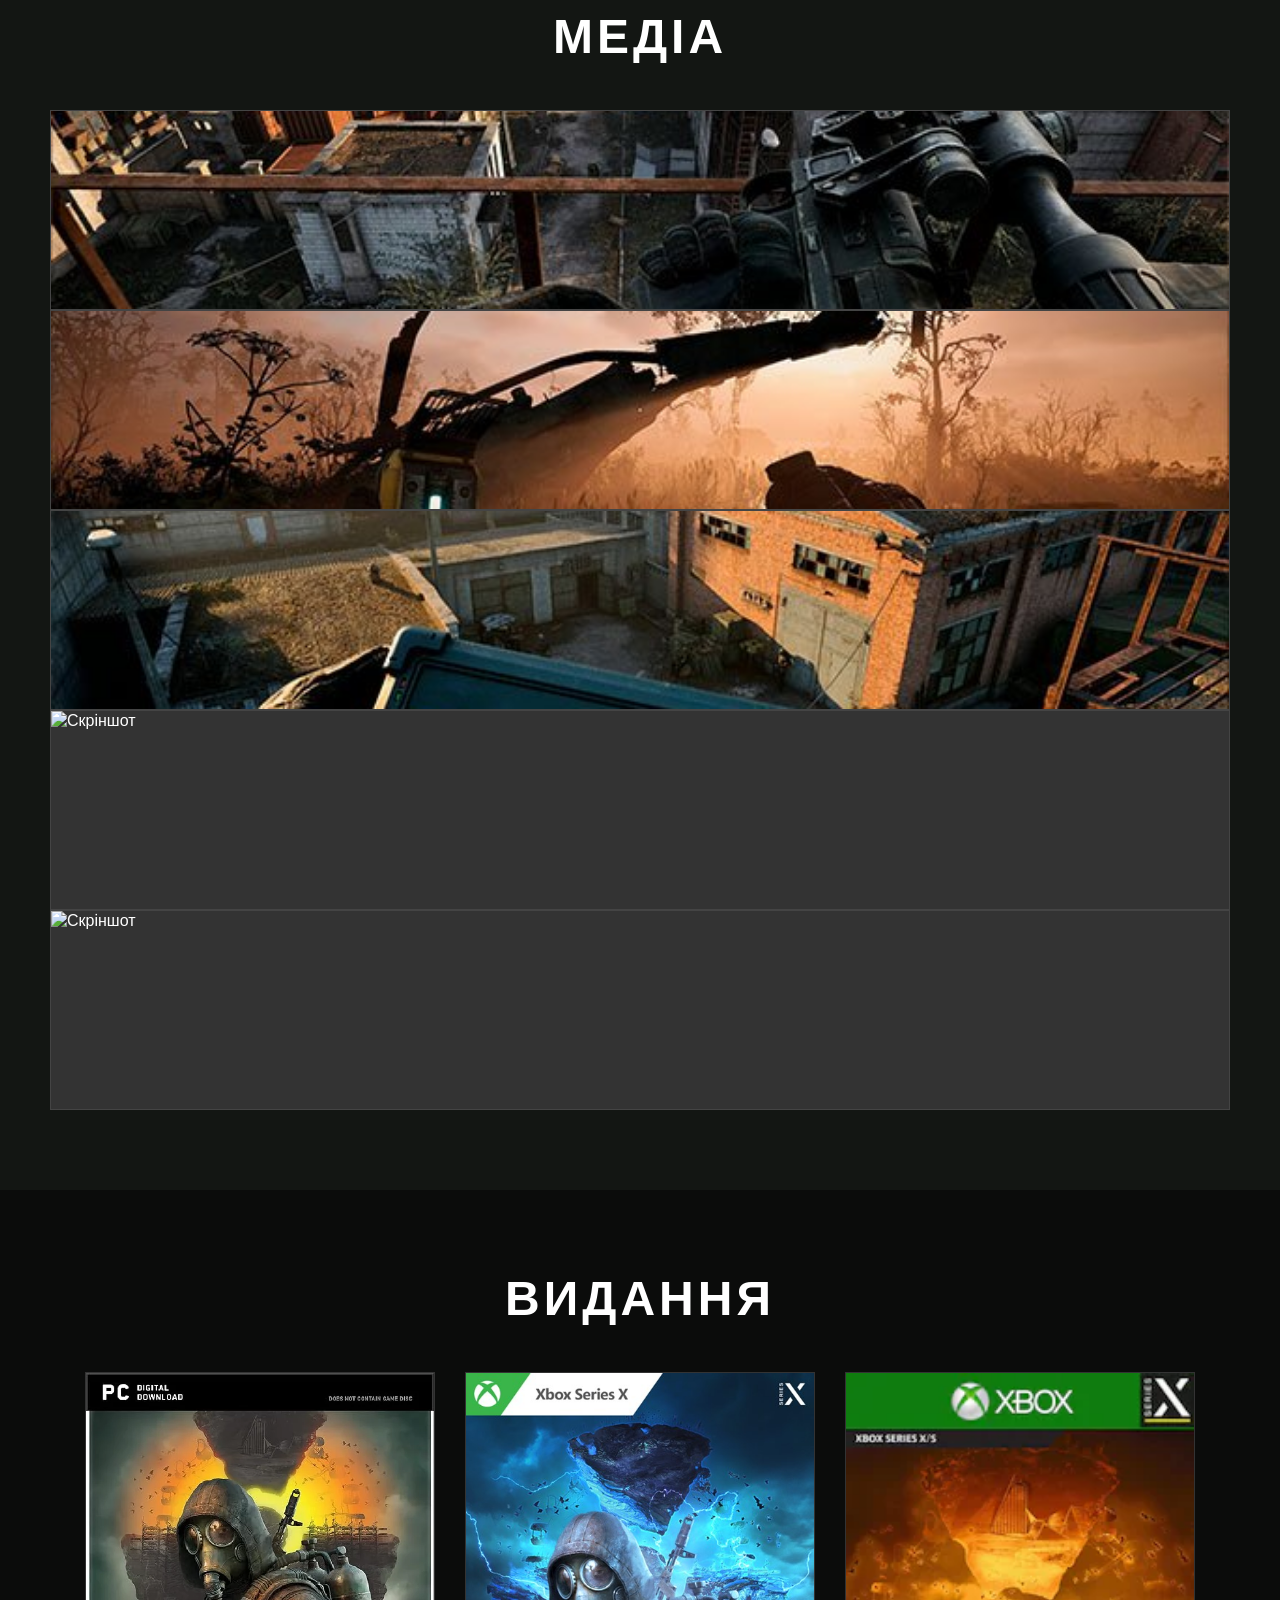
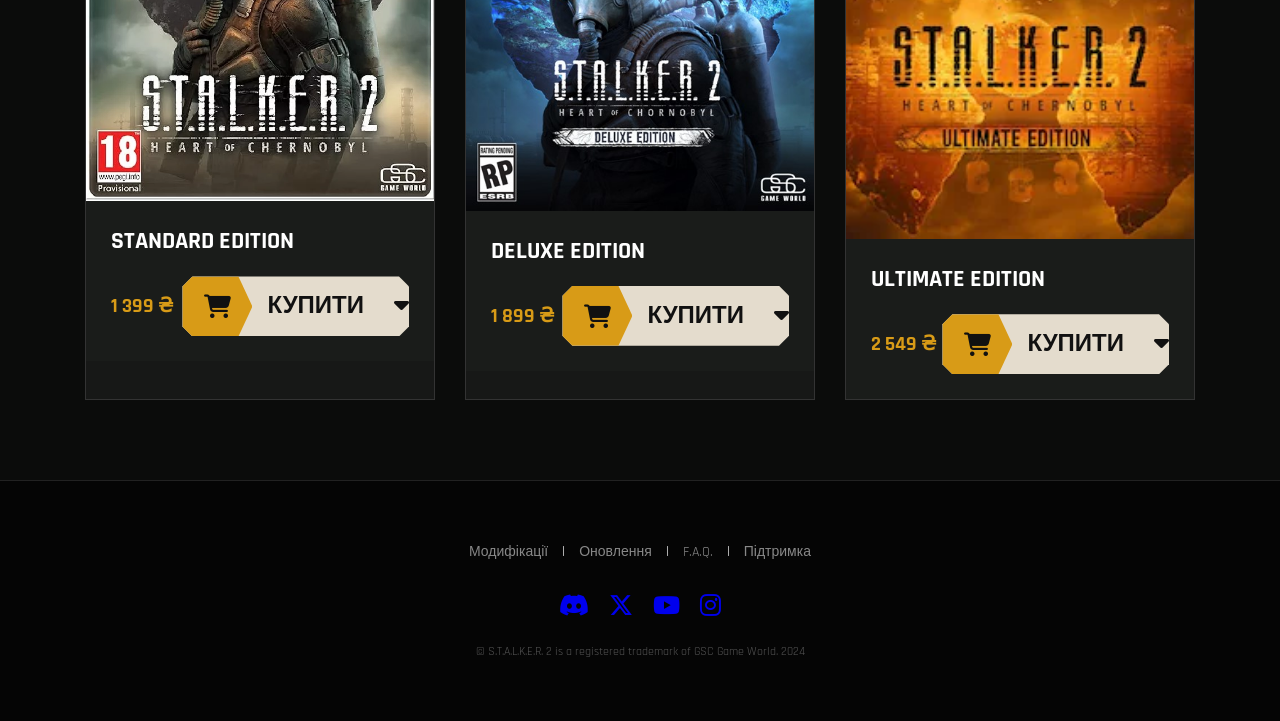
==== commit 8df31074: "Update title and structure of index.html" ====
--- a/index.html
+++ b/index.html
@@ -1,110 +1,355 @@
 <!DOCTYPE html>
 <html lang="uk">
+
 <head>
     <meta charset="UTF-8">
     <meta name="viewport" content="width=device-width, initial-scale=1.0">
-    <title>S.T.A.L.K.E.R. 2 - Enter the Zone</title>
+    <title>S.T.A.L.K.E.R. 2: Heart of Chornobyl</title>
+    <link rel="icon" href="assets/img/Stalker.png">
     <link rel="stylesheet" href="https://cdnjs.cloudflare.com/ajax/libs/font-awesome/6.5.1/css/all.min.css">
-    <link href="https://fonts.googleapis.com/css2?family=Rajdhani:wght@400;500;700&display=swap" rel="stylesheet">
+    <link
+        href="https://fonts.googleapis.com/css2?family=Rajdhani:wght@400;500;700&family=Teko:wght@400;600;700&display=swap"
+        rel="stylesheet">
     <link rel="stylesheet" href="style.css">
-    <link rel="stylesheet" href="https://cdnjs.cloudflare.com/ajax/libs/font-awesome/6.5.1/css/all.min.css">
 </head>
+
 <body>
 
     <video autoplay muted loop playsinline class="bg-video">
         <source src="assets/video/bg.mp4" type="video/mp4">
     </video>
     <div class="overlay"></div>
-
-    <nav>
-        <img src="assets/img/logo.svg" alt="Logo" class="logo">
-        <ul>
-            <li><a href="#">Головна</a></li>
-            <li><a href="#">Світ</a></li>
-            <li><a href="#">Фракції</a></li>
-        </ul>
-    </nav>
+    <div class="scanlines"></div>
+
+    <header class="main-header">
+        <div class="header-left">
+            <a href="https://www.gsc-game.com/" target="_blank">
+                <img src="assets/img/gsc-logo.svg" alt="GSC Game World" class="header-logo gsc-logo"
+                    onerror="this.style.display='none'">
+            </a>
+            <a href="https://www.stalker2.com/uk" target="_blank">
+                <img src="assets/img/logo.svg" alt="S.T.A.L.K.E.R. 2 Logo" class="header-logo game-logo">
+            </a>
+            <nav class="header-nav">
+                <a href="https://www.stalker2.com/uk/news" target="_blank">NEWS</a>
+                <a href="https://www.stalker2.com/uk/modding" target="_blank">MODDING</a>
+                <a href="https://www.stalker2.com/uk/faq" target="_blank">F.A.Q.</a>
+                <a href="https://support.stalker2.com/" target="_blank">SUPPORT</a>
+            </nav>
+        </div>
+
+        <div class="header-right">
+            <div class="socials-header">
+                <a href="https://discord.gg/stalker" target="_blank"><i class="fa-brands fa-discord"></i></a>
+                <a href="https://www.facebook.com/stalker2/" target="_blank"><i class="fa-brands fa-facebook-f"></i></a>
+                <a href="https://twitter.com/stalker_thegame" target="_blank"><i class="fa-brands fa-x-twitter"></i></a>
+                <a href="https://www.instagram.com/stalker2_thegame/" target="_blank"><i
+                        class="fa-brands fa-instagram"></i></a>
+                <a href="https://www.youtube.com/c/GSCGameWorldOfficial" target="_blank"><i
+                        class="fa-brands fa-youtube"></i></a>
+                <a href="https://www.reddit.com/r/stalker/" target="_blank"><i
+                        class="fa-brands fa-reddit-alien"></i></a>
+                <a href="mailto:info@gsc-game.com" target="_blank"><i class="fa-regular fa-envelope"></i></a>
+            </div>
+
+            <div class="lang-wrapper">
+                <button class="lang-btn">
+                    <i class="fa-solid fa-globe"></i> <span class="current-lang">Українська</span> <i
+                        class="fa-solid fa-chevron-down arrow"></i>
+                </button>
+                <div class="lang-menu">
+                    <a href="#" class="active">Українська</a>
+                    <a href="#">Polski</a>
+                    <a href="#">English</a>
+                </div>
+            </div>
+
+            <div class="buy-wrapper">
+                <a class="header-buy-btn" href="https://www.stalker2.com/uk" target="_blank">
+                    <span class="btn-icon"><i class="fa-solid fa-cart-shopping"></i></span>
+                    <span class="btn-text">КУПИТИ</span>
+                    <span class="btn-arrow"><i class="fa-solid fa-caret-down"></i></span>
+                </a>
+                <div class="buy-menu">
+                    <a href="https://store.steampowered.com/app/1643320/STALKER_2_Heart_of_Chornobyl/"
+                        target="_blank"><i class="fa-brands fa-steam"></i><span>Steam</span></a>
+                    <a href="https://www.xbox.com/uk-ua/games/store/stalker-2-heart-of-chornobyl/9nw7gd9v4mpx"
+                        target="_blank"><i class="fa-brands fa-xbox"></i><span>Xbox Series X|S</span></a>
+                    <a href="https://store.epicgames.com/uk/p/stalker-2-heart-of-chornobyl" target="_blank"><i
+                            class="fa-solid fa-cart-shopping"></i><span>Epic Games</span></a>
+                    <a href="https://www.gog.com/game/stalker_2_heart_of_chornobyl" target="_blank"><i
+                            class="fa-solid fa-gamepad"></i><span>GOG.com</span></a>
+                </div>
+            </div>
+        </div>
+    </header>
 
     <section class="hero">
-        <h1>ENTER THE ZONE</h1>
-        <p>Небезпечний світ після катастрофи</p>
+        <h1 class="glitch" data-text="S.T.A.L.K.E.R. 2">S.T.A.L.K.E.R. 2</h1>
+        <h2 class="subtitle">HEART OF CHORNOBYL</h2>
 
         <div class="buy-wrapper">
-            <a class="stalker-btn" href="#">
+            <a class="stalker-btn" href="https://store.steampowered.com/app/1643320/STALKER_2_Heart_of_Chornobyl/"
+                target="_blank">
                 <span class="btn-accent"><i class="fa-solid fa-radiation"></i></span>
                 <span class="btn-text">В БАЖАНЕ</span>
-                <span class="btn-arrow">▲</span>
+                <span class="btn-arrow"><i class="fa-solid fa-caret-up"></i></span>
             </a>
             <div class="buy-menu">
-                <a href="#"><i class="fa-brands fa-steam"></i><span>Steam</span></a>
-                <a href="#"><i class="fa-brands fa-xbox"></i><span>Xbox</span></a>
-                <a href="#"><i class="fa-brands fa-microsoft"></i><span>Xbox on PC</span></a>
-                <a href="#"><i class="fa-solid fa-cart-shopping"></i><span>Epic Games</span></a>
-                <a href="#"><i class="fa-solid fa-gamepad"></i><span>GOG.com</span></a>
+                <a href="https://store.steampowered.com/app/1643320/STALKER_2_Heart_of_Chornobyl/" target="_blank"><i
+                        class="fa-brands fa-steam"></i><span>Steam</span></a>
+                <a href="https://www.xbox.com/uk-ua/games/store/stalker-2-heart-of-chornobyl/9nw7gd9v4mpx"
+                    target="_blank"><i class="fa-brands fa-xbox"></i><span>Xbox Series X|S</span></a>
+                <a href="https://store.epicgames.com/uk/p/stalker-2-heart-of-chornobyl" target="_blank"><i
+                        class="fa-solid fa-cart-shopping"></i><span>Epic Games</span></a>
+                <a href="https://www.gog.com/game/stalker_2_heart_of_chornobyl" target="_blank"><i
+                        class="fa-solid fa-gamepad"></i><span>GOG.com</span></a>
             </div>
         </div>
     </section>
-
+    <section class="about-section">
+        <h2 class="section-title">ПРО ГРУ</h2>
+
+        <div class="title-divider">
+            <span class="line"></span>
+            <i class="fa-solid fa-triangle-exclamation"></i>
+            <span class="line"></span>
+        </div>
+
+        <div class="about-content">
+            <div class="about-text">
+                <p class="about-description">
+                    Тут ви можете написати свій власний вступний текст. Наприклад: це некстген-продовження видатної
+                    франшизи від GSC Game World, яку тепло зустріли гравці та критики. Пориньте у Чорнобильську зону
+                    відчуження, сповнену небезпечних ворогів, смертельних аномалій і потужних артефактів.
+                </p>
+                <ul class="about-list">
+                    <li>Унікальний геймплей з елементами шутера від першої особи, імерсивного симулятора й горору.</li>
+                    <li>Будьте частиною нелінійної історії в атмосфері моторошної постапокаліптичної фантастики.</li>
+                    <li>Рушій Unreal Engine 5 дає змогу досягти неймовірного рівня графіки.</li>
+                    <li>Офіційна підтримка модифікацій дасть творчим сталкерам волю розширювати світ.</li>
+                </ul>
+            </div>
+
+            <div class="about-image-wrapper">
+                <video autoplay muted loop class="about-image">
+                    <source src="assets/video/about.webm" type="video/webm">
+                </video>
+
+                <div class="pegi-badge">
+                    <span class="pegi-number">18</span>
+                    <span class="pegi-text">www.pegi.info</span>
+                </div>
+            </div>
+        </div>
+    </section>
     <section class="media-section">
-        <h2 class="section-title">Media</h2>
-        <div class="media-grid">
-            <div class="media-item"><img src="assets/img/media1.jpg" alt="Media 1"></div>
-            <div class="media-item"><img src="assets/img/media2.jpg" alt="Media 2"></div>
-            <div class="media-item"><img src="assets/img/media3.jpg" alt="Media 3"></div>
+        <h2 class="section-title">Медіа</h2>
+        <div class="media-slider">
+            <div class="media-item"><img src="assets/img/media1.jpg" alt="Скріншот"></div>
+            <div class="media-item"><img src="assets/img/media2.jpg" alt="Скріншот"></div>
+            <div class="media-item"><img src="assets/img/media3.jpg" alt="Скріншот"></div>
+            <div class="media-item"><img src="assets/img/media4.jpg" alt="Скріншот"></div>
+            <div class="media-item"><img src="assets/img/media5.jpg" alt="Скріншот"></div>
         </div>
     </section>
 
     <section class="editions-section">
         <h2 class="section-title">Видання</h2>
         <div class="editions-grid">
+
             <div class="edition-card">
-                <div class="card-img"><img src="assets/img/std_edition.webp" alt="Standard"></div>
+                <div class="card-img"><img src="assets/img/std_edition.webp" alt="Standard Edition"></div>
                 <div class="card-info">
-                    <h3>Standard Edition</h3>
+                    <h3>STANDARD EDITION</h3>
                     <div class="price-row">
-                        <span class="price">1 399,00 грн</span>
-                        <button class="buy-small-btn"><i class="fa-solid fa-cart-shopping"></i> КУПИТИ</button>
+                        <span class="price">1 399 ₴</span>
+                        <div class="buy-wrapper">
+                            <a class="stalker-btn btn-small-size"
+                                href="https://store.steampowered.com/app/1643320/STALKER_2_Heart_of_Chornobyl/"
+                                target="_blank">
+                                <span class="btn-accent"><i class="fa-solid fa-cart-shopping"></i></span>
+                                <span class="btn-text">КУПИТИ</span>
+                                <span class="btn-arrow"><i class="fa-solid fa-caret-down"></i></span>
+                            </a>
+                            <div class="buy-menu">
+                                <a href="https://store.steampowered.com/app/1643320/STALKER_2_Heart_of_Chornobyl/"
+                                    target="_blank"><i class="fa-brands fa-steam"></i><span>Steam</span></a>
+                                <a href="https://www.xbox.com/uk-ua/games/store/stalker-2-heart-of-chornobyl/9nw7gd9v4mpx"
+                                    target="_blank"><i class="fa-brands fa-xbox"></i><span>Xbox Series X|S</span></a>
+                                <a href="https://store.epicgames.com/uk/p/stalker-2-heart-of-chornobyl"
+                                    target="_blank"><i class="fa-solid fa-cart-shopping"></i><span>Epic Games</span></a>
+                                <a href="https://www.gog.com/game/stalker_2_heart_of_chornobyl" target="_blank"><i
+                                        class="fa-solid fa-gamepad"></i><span>GOG.com</span></a>
+                            </div>
+                        </div>
                     </div>
                 </div>
             </div>
+
             <div class="edition-card accent-card">
-                <div class="card-img"><img src="assets/img/dlx_edition.jpg" alt="Deluxe"></div>
+                <div class="card-img"><img src="assets/img/dlx_edition.jpg" alt="Deluxe Edition"></div>
                 <div class="card-info">
-                    <h3>Deluxe Edition</h3>
+                    <h3>DELUXE EDITION</h3>
                     <div class="price-row">
-                        <span class="price">1 899,00 грн</span>
-                        <button class="buy-small-btn"><i class="fa-solid fa-cart-shopping"></i> КУПИТИ</button>
+                        <span class="price">1 899 ₴</span>
+                        <div class="buy-wrapper">
+                            <a class="stalker-btn btn-small-size"
+                                href="https://store.steampowered.com/app/1643320/STALKER_2_Heart_of_Chornobyl/"
+                                target="_blank">
+                                <span class="btn-accent"><i class="fa-solid fa-cart-shopping"></i></span>
+                                <span class="btn-text">КУПИТИ</span>
+                                <span class="btn-arrow"><i class="fa-solid fa-caret-down"></i></span>
+                            </a>
+                            <div class="buy-menu">
+                                <a href="https://store.steampowered.com/app/1643320/STALKER_2_Heart_of_Chornobyl/"
+                                    target="_blank"><i class="fa-brands fa-steam"></i><span>Steam</span></a>
+                                <a href="https://www.xbox.com/uk-ua/games/store/stalker-2-heart-of-chornobyl/9nw7gd9v4mpx"
+                                    target="_blank"><i class="fa-brands fa-xbox"></i><span>Xbox Series X|S</span></a>
+                                <a href="https://store.epicgames.com/uk/p/stalker-2-heart-of-chornobyl"
+                                    target="_blank"><i class="fa-solid fa-cart-shopping"></i><span>Epic Games</span></a>
+                                <a href="https://www.gog.com/game/stalker_2_heart_of_chornobyl" target="_blank"><i
+                                        class="fa-solid fa-gamepad"></i><span>GOG.com</span></a>
+                            </div>
+                        </div>
                     </div>
                 </div>
             </div>
+
             <div class="edition-card">
-                <div class="card-img"><img src="assets/img/ult_edition.webp" alt="Ultimate"></div>
+                <div class="card-img"><img src="assets/img/ult_edition.webp" alt="Ultimate Edition"></div>
                 <div class="card-info">
-                    <h3>Ultimate Edition</h3>
+                    <h3>ULTIMATE EDITION</h3>
                     <div class="price-row">
-                        <span class="price">2 549,00 грн</span>
-                        <button class="buy-small-btn"><i class="fa-solid fa-cart-shopping"></i> КУПИТИ</button>
+                        <span class="price">2 549 ₴</span>
+                        <div class="buy-wrapper">
+                            <a class="stalker-btn btn-small-size"
+                                href="https://store.steampowered.com/app/1643320/STALKER_2_Heart_of_Chornobyl/"
+                                target="_blank">
+                                <span class="btn-accent"><i class="fa-solid fa-cart-shopping"></i></span>
+                                <span class="btn-text">КУПИТИ</span>
+                                <span class="btn-arrow"><i class="fa-solid fa-caret-down"></i></span>
+                            </a>
+                            <div class="buy-menu">
+                                <a href="https://store.steampowered.com/app/1643320/STALKER_2_Heart_of_Chornobyl/"
+                                    target="_blank"><i class="fa-brands fa-steam"></i><span>Steam</span></a>
+                                <a href="https://www.xbox.com/uk-ua/games/store/stalker-2-heart-of-chornobyl/9nw7gd9v4mpx"
+                                    target="_blank"><i class="fa-brands fa-xbox"></i><span>Xbox Series X|S</span></a>
+                                <a href="https://store.epicgames.com/uk/p/stalker-2-heart-of-chornobyl"
+                                    target="_blank"><i class="fa-solid fa-cart-shopping"></i><span>Epic Games</span></a>
+                                <a href="https://www.gog.com/game/stalker_2_heart_of_chornobyl" target="_blank"><i
+                                        class="fa-solid fa-gamepad"></i><span>GOG.com</span></a>
+                            </div>
+                        </div>
                     </div>
                 </div>
             </div>
+
         </div>
     </section>
 
     <footer>
         <div class="footer-links">
-            <a href="#">Modding</a> | <a href="#">Patch Notes</a> | <a href="#">Press Kit</a> | <a href="#">Підтримка</a>
+            <a href="https://www.stalker2.com/uk/modding" target="_blank">Модифікації</a> |
+            <a href="https://www.stalker2.com/uk/news" target="_blank">Оновлення</a> |
+            <a href="https://www.stalker2.com/uk/faq" target="_blank">F.A.Q.</a> |
+            <a href="https://support.stalker2.com/" target="_blank">Підтримка</a>
         </div>
         <div class="footer-bottom">
             <div class="socials">
-                <i class="fa-brands fa-discord"></i>
-                <i class="fa-brands fa-x-twitter"></i>
-                <i class="fa-brands fa-youtube"></i>
-                <i class="fa-brands fa-instagram"></i>
+                <a href="https://discord.gg/stalker" target="_blank"><i class="fa-brands fa-discord"></i></a>
+                <a href="https://twitter.com/stalker_thegame" target="_blank"><i class="fa-brands fa-x-twitter"></i></a>
+                <a href="https://www.youtube.com/c/GSCGameWorldOfficial" target="_blank"><i
+                        class="fa-brands fa-youtube"></i></a>
+                <a href="https://www.instagram.com/stalker2_thegame/" target="_blank"><i
+                        class="fa-brands fa-instagram"></i></a>
             </div>
             <p>© S.T.A.L.K.E.R. 2 is a registered trademark of GSC Game World. 2024</p>
         </div>
     </footer>
+    <script>
+        document.addEventListener('DOMContentLoaded', () => {
+            const langBtn = document.querySelector('.lang-btn');
+            const langMenu = document.querySelector('.lang-menu');
+            const currentLangText = document.querySelector('.current-lang');
+            const langLinks = document.querySelectorAll('.lang-menu a');
+
+            // Словник перекладів для нашого макету
+            const translations = {
+                "Українська": {
+                    buyBtn: "КУПИТИ",
+                    wishlist: "В БАЖАНЕ",
+                    mediaTitle: "МЕДІА",
+                    editionsTitle: "ВИДАННЯ"
+                },
+                "English": {
+                    buyBtn: "PRE-ORDER",
+                    wishlist: "WISHLIST",
+                    mediaTitle: "MEDIA",
+                    editionsTitle: "EDITIONS"
+                },
+                "Polski": {
+                    buyBtn: "KUP TERAZ",
+                    wishlist: "DO LISTY ŻYCZEŃ",
+                    mediaTitle: "MULTIMEDIA",
+                    editionsTitle: "EDYCJE"
+                }
+            };
+
+            // Відкриття по кліку
+            langBtn.addEventListener('click', (e) => {
+                e.stopPropagation();
+                langMenu.classList.toggle('show');
+            });
+
+            // Закриття при кліку в іншому місці
+            document.addEventListener('click', (e) => {
+                if (!langMenu.contains(e.target) && !langBtn.contains(e.target)) {
+                    langMenu.classList.remove('show');
+                }
+            });
+
+            // Логіка зміни мови
+            langLinks.forEach(link => {
+                link.addEventListener('click', (e) => {
+                    e.preventDefault();
+
+                    // 1. Оновлюємо помаранчеве виділення у списку
+                    langLinks.forEach(l => l.classList.remove('active'));
+                    link.classList.add('active');
+
+                    // 2. Міняємо текст на самій кнопці
+                    const newLang = link.textContent;
+                    currentLangText.textContent = newLang;
+
+                    // 3. Змінюємо текст на сторінці (Переклад)
+                    if (translations[newLang]) {
+                        const t = translations[newLang];
+
+                        // Змінюємо кнопки "Купити" (у хеадері та картках)
+                        document.querySelectorAll('.header-buy-btn .btn-text, .edition-card .btn-text').forEach(el => {
+                            el.textContent = t.buyBtn;
+                        });
+
+                        // Змінюємо кнопку "В бажане"
+                        const wishlistBtn = document.querySelector('.hero .btn-text');
+                        if (wishlistBtn) wishlistBtn.textContent = t.wishlist;
+
+                        // Змінюємо заголовки секцій
+                        const sectionTitles = document.querySelectorAll('.section-title');
+                        if (sectionTitles.length >= 2) {
+                            sectionTitles[0].textContent = t.mediaTitle;
+                            sectionTitles[1].textContent = t.editionsTitle;
+                        }
+                    }
+
+                    // 4. Закриваємо меню
+                    langMenu.classList.remove('show');
+                });
+            });
+        });
+    </script>
 
 </body>
+
 </html>
-</html>
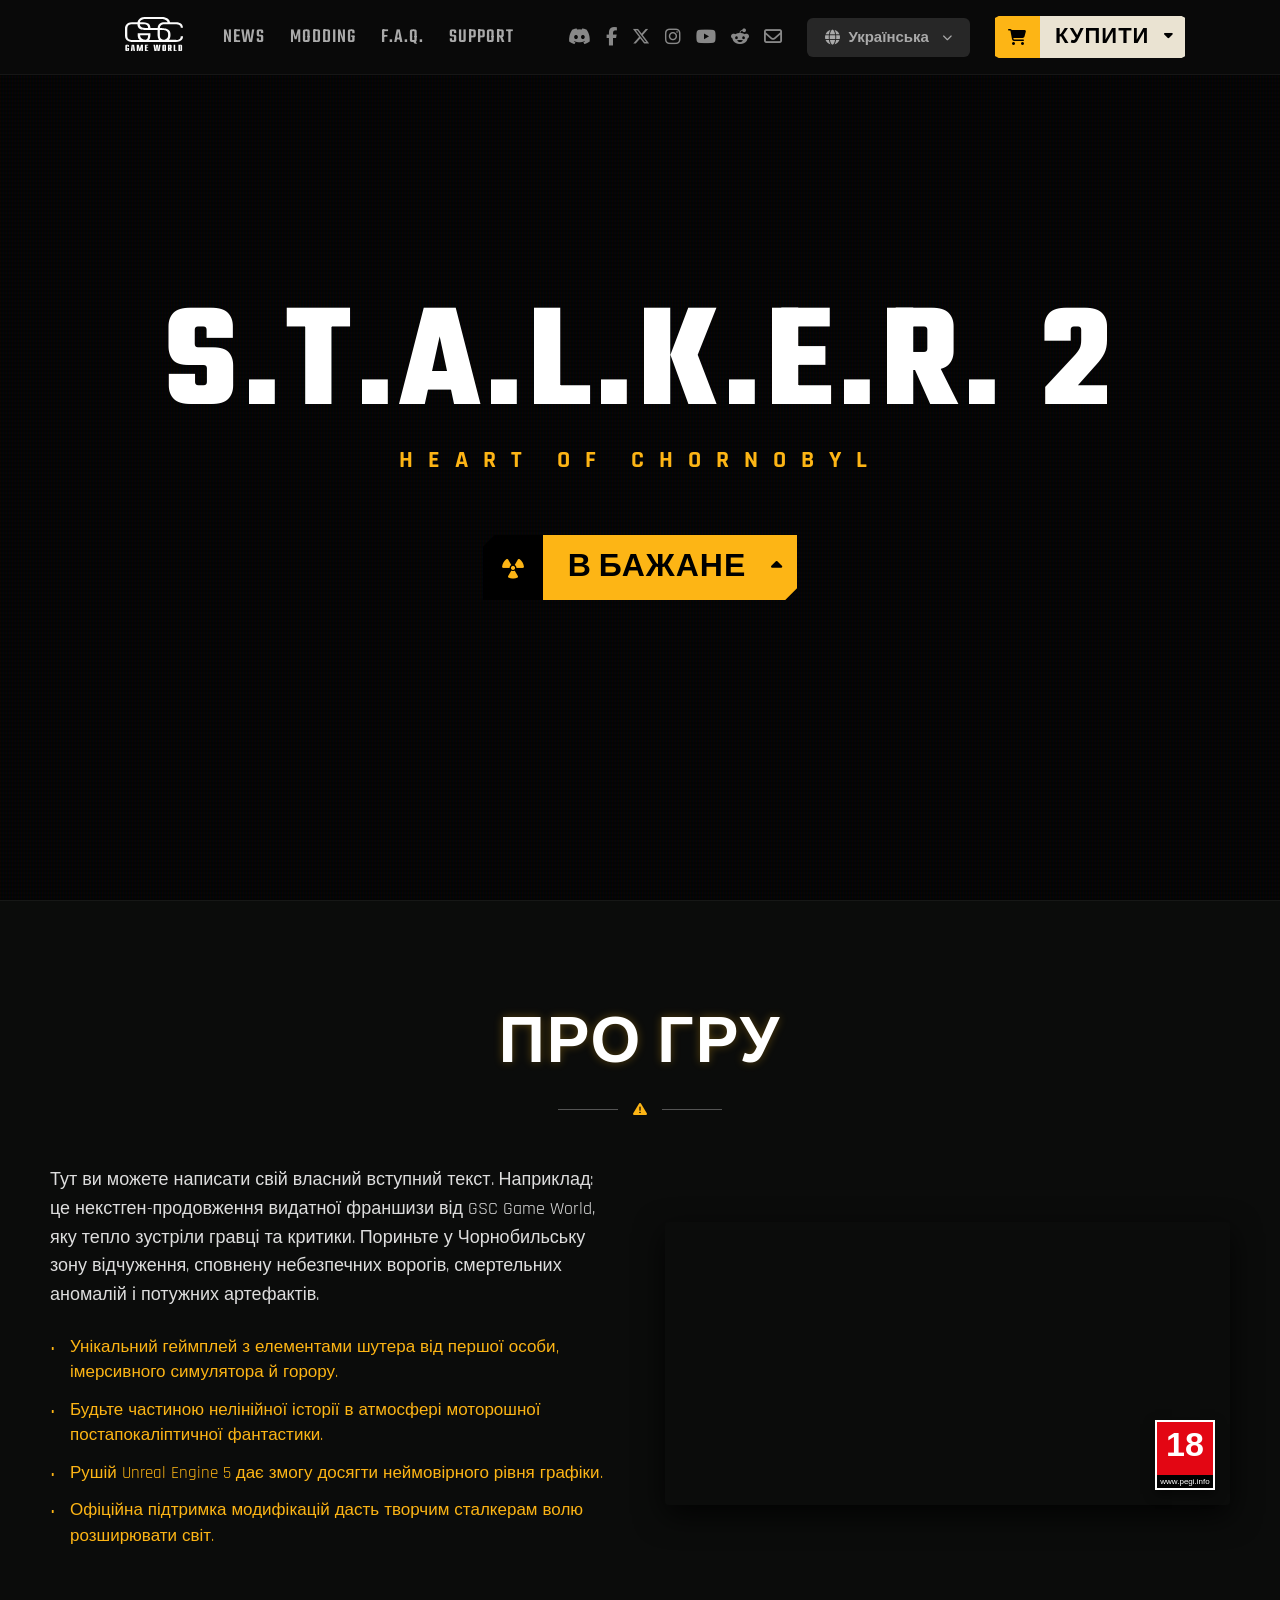
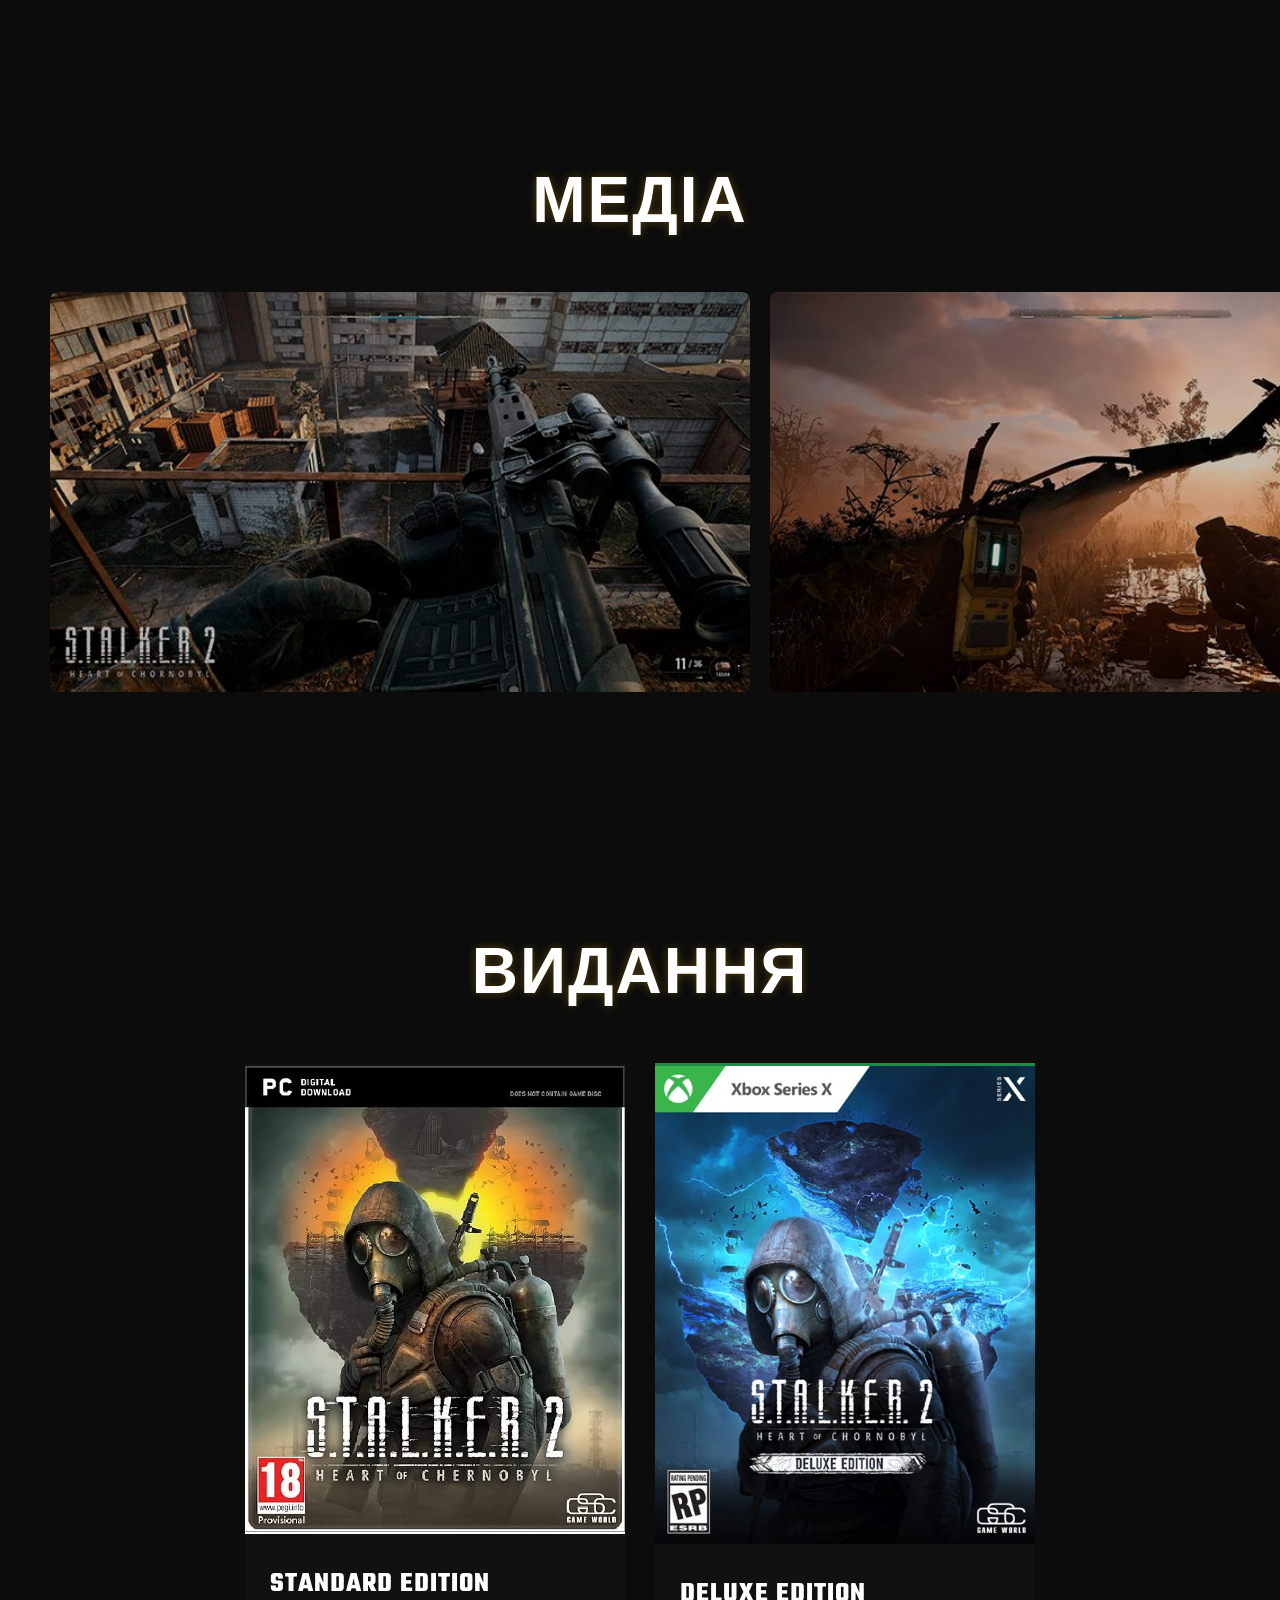
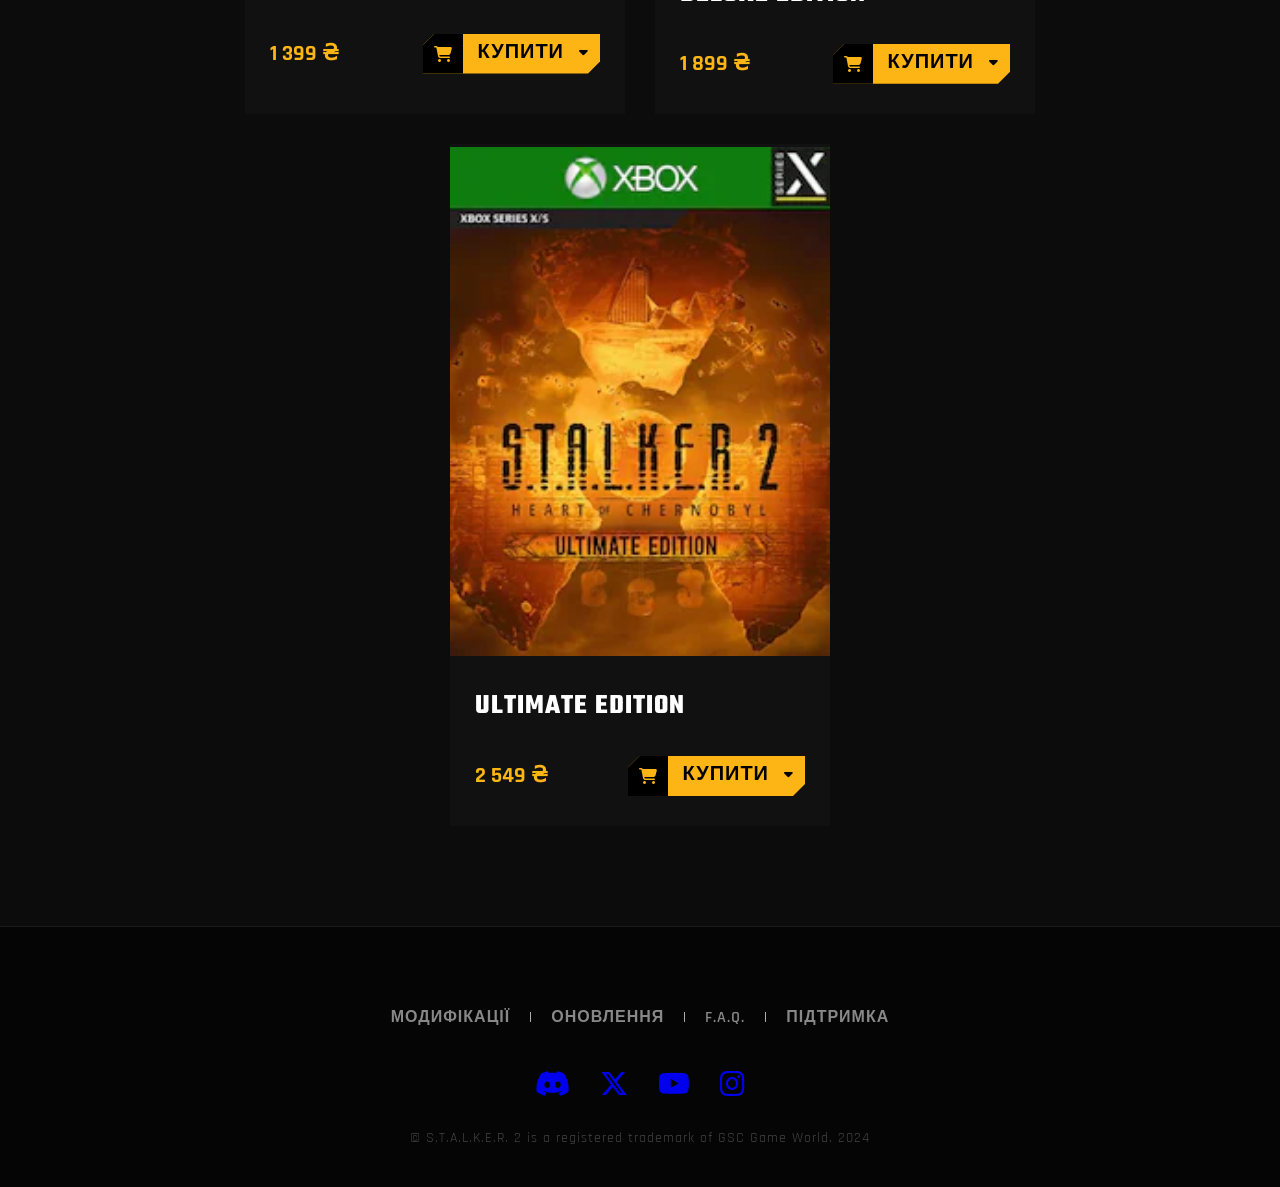
==== commit 8580a257: "Update index.html" ====
--- a/index.html
+++ b/index.html
@@ -133,7 +133,7 @@
 
             <div class="about-image-wrapper">
                 <video autoplay muted loop class="about-image">
-                    <source src="assets/video/about.webm" type="video/webm">
+                    <source src="assets/video/about.mp4" type="video/webm">
                 </video>
 
                 <div class="pegi-badge">
--- a/style.css
+++ b/style.css
@@ -1,87 +1,769 @@
-/* --- ОСНОВНЕ (Зберігаємо попереднє) --- */
-* { margin: 0; padding: 0; box-sizing: border-box; }
-body { font-family: 'Rajdhani', sans-serif; background: #0b0c0b; color: white; overflow-x: hidden; }
-
-.bg-video { position: fixed; inset: 0; width: 100%; height: 100%; object-fit: cover; z-index: -2; }
-.overlay { position: fixed; inset: 0; background: rgba(0,0,0,0.7); z-index: -1; }
-
+/* --- ОСНОВНЕ --- */
+:root {
+    --primary-color: #FDB515;
+    /* Офіційний жовто-помаранчевий колір */
+    --dark-bg: #0b0c0b;
+}
+
+* {
+    margin: 0;
+    padding: 0;
+    box-sizing: border-box;
+}
+
+body {
+    font-family: 'Rajdhani', sans-serif;
+    background: var(--dark-bg);
+    color: white;
+    overflow-x: hidden;
+}
+
+h1,
+h2,
+h3,
+.section-title,
+.stalker-btn,
+.header-buy-btn,
+.header-nav a {
+    font-family: 'Teko', sans-serif;
+}
+
+/* --- ВІДЕО ТА ЕФЕКТИ ЕКРАНУ --- */
+.bg-video {
+    position: fixed;
+    inset: 0;
+    width: 100%;
+    height: 100%;
+    object-fit: cover;
+    z-index: -3;
+}
+
+.overlay {
+    position: fixed;
+    inset: 0;
+    background: rgba(0, 0, 0, 0.65);
+    z-index: -2;
+}
+
+.scanlines {
+    position: fixed;
+    inset: 0;
+    z-index: -1;
+    pointer-events: none;
+    background: linear-gradient(rgba(18, 16, 16, 0) 50%, rgba(0, 0, 0, 0.25) 50%), linear-gradient(90deg, rgba(255, 0, 0, 0.06), rgba(0, 255, 0, 0.02), rgba(0, 0, 255, 0.06));
+    background-size: 100% 4px, 3px 100%;
+}
+
+/* --- HEADER --- */
+.main-header {
+    position: fixed;
+    top: 0;
+    left: 0;
+    width: 100%;
+    height: 75px;
+    display: flex;
+    justify-content: space-evenly;
+    align-items: center;
+    padding: 0 40px;
+    background: rgba(10, 10, 10, 0.95);
+    backdrop-filter: blur(10px);
+    z-index: 100;
+    border-bottom: 1px solid rgba(255, 255, 255, 0.05);
+}
+
+.header-left,
+.header-right {
+    display: flex;
+    align-items: center;
+}
+
+/* Ліва частина Header */
+.header-left {
+    gap: 30px;
+}
+
+.gsc-logo,
+.game-logo {
+    height: 35px;
+    object-fit: contain;
+}
+
+.header-nav {
+    display: flex;
+    gap: 25px;
+    margin-left: 10px;
+}
+
+.header-nav a {
+    color: #aaa;
+    text-decoration: none;
+    font-size: 20px;
+    font-weight: 500;
+    letter-spacing: 1px;
+    transition: color 0.3s;
+}
+
+.header-nav a:hover {
+    color: var(--primary-color);
+}
+
+/* Права частина Header */
+.header-right {
+    gap: 25px;
+}
+
+.socials-header {
+    display: flex;
+    gap: 15px;
+}
+
+.socials-header a {
+    color: #888;
+    font-size: 18px;
+    transition: 0.3s;
+}
+
+.socials-header a:hover {
+    color: var(--primary-color);
+    transform: translateY(-2px);
+}
+
+/* --- ВИБІР МОВИ (Кнопка та Меню) --- */
+.lang-wrapper {
+    position: relative;
+    display: inline-block;
+}
+
+/* Дизайн кнопки (сірий фон, заокруглені кути) */
+.lang-btn {
+    display: flex;
+    align-items: center;
+    gap: 8px;
+    background: rgba(255, 255, 255, 0.12);
+    /* Напівпрозорий сірий */
+    color: #aaa;
+    border: none;
+    padding: 10px 18px;
+    border-radius: 6px;
+    font-family: 'Rajdhani', sans-serif;
+    font-size: 15px;
+    font-weight: 600;
+    cursor: pointer;
+    transition: 0.2s;
+}
+
+.lang-btn:hover {
+    color: #fff;
+    background: rgba(255, 255, 255, 0.2);
+}
+
+.lang-btn .arrow {
+    font-size: 10px;
+    margin-left: 5px;
+}
+
+/* Випадаюче меню (3 колонки) */
+.lang-menu {
+    position: absolute;
+    top: calc(100% + 15px);
+    right: 0;
+    background: #333333;
+    /* Темно-сірий фон як на скріншоті */
+    padding: 25px;
+    border-radius: 4px;
+    display: grid;
+    grid-template-columns: repeat(3, 1fr);
+    gap: 15px 40px;
+    /* Відступи між колонками та рядками */
+    width: max-content;
+    opacity: 0;
+    visibility: hidden;
+    transform: translateY(-10px);
+    transition: all 0.3s ease;
+    box-shadow: 0 10px 30px rgba(0, 0, 0, 0.8);
+    z-index: 1000;
+}
+
+/* Клас, який додає JavaScript при кліку */
+.lang-menu.show {
+    opacity: 1;
+    visibility: visible;
+    transform: translateY(0);
+}
+
+.lang-menu a {
+    color: #999;
+    text-decoration: none;
+    font-family: 'Rajdhani', sans-serif;
+    font-size: 14px;
+    transition: 0.2s;
+}
+
+.lang-menu a:hover {
+    color: #fff;
+}
+
+/* Активна мова виділяється фірмовим кольором */
+.lang-menu a.active {
+    color: var(--primary-color);
+}
+
+/* Бежева кнопка КУПИТИ у хеадері */
+.header-buy-btn {
+    display: flex;
+    align-items: center;
+    background: #EAE3D2;
+    color: #000;
+    text-decoration: none;
+    height: 42px;
+    font-size: 22px;
+    font-weight: 700;
+    cursor: pointer;
+    transition: filter 0.2s;
+    clip-path: polygon(2% 0, 98% 0, 100% 5%, 100% 95%, 98% 100%, 2% 100%, 0 95%, 0 5%);
+}
+
+.header-buy-btn:hover {
+    filter: brightness(1.05);
+}
+
+.header-buy-btn .btn-icon {
+    background: var(--primary-color);
+    height: 100%;
+    width: 45px;
+    display: flex;
+    align-items: center;
+    justify-content: center;
+    font-size: 16px;
+    color: #000;
+}
+
+.header-buy-btn .btn-text {
+    padding: 0 15px;
+    letter-spacing: 1px;
+}
+
+.header-buy-btn .btn-arrow {
+    padding-right: 12px;
+    font-size: 14px;
+}
+
+/* --- УНІВЕРСАЛЬНА КНОПКА (В бажане / Купити в картках) --- */
+.stalker-btn {
+    display: inline-flex;
+    align-items: center;
+    background: var(--primary-color);
+    color: #000;
+    text-decoration: none;
+    font-size: 32px;
+    font-weight: 700;
+    clip-path: polygon(12px 0, 100% 0, 100% calc(100% - 12px), calc(100% - 12px) 100%, 0 100%, 0 12px);
+    transition: 0.2s ease-in-out;
+    height: 65px;
+    cursor: pointer;
+}
+
+.stalker-btn:hover {
+    background: #fff;
+    box-shadow: 0 5px 15px rgba(253, 181, 21, 0.4);
+    transform: translateY(-2px);
+}
+
+.btn-accent {
+    background: #000;
+    color: var(--primary-color);
+    width: 60px;
+    height: 100%;
+    display: flex;
+    align-items: center;
+    justify-content: center;
+    font-size: 22px;
+}
+
+.btn-text {
+    padding: 0 25px;
+    letter-spacing: 1px;
+}
+
+.btn-arrow {
+    padding-right: 15px;
+    font-size: 18px;
+}
+
+/* Розмір для карток видань */
+.btn-small-size {
+    height: 40px;
+    font-size: 20px;
+}
+
+.btn-small-size .btn-accent {
+    width: 40px;
+    font-size: 16px;
+}
+
+.btn-small-size .btn-text {
+    padding: 0 15px;
+}
+
+.btn-small-size .btn-arrow {
+    padding-right: 12px;
+    font-size: 14px;
+}
+
+/* --- ВИПАДАЮЧЕ МЕНЮ КНОПОК --- */
+.buy-wrapper {
+    position: relative;
+    display: inline-block;
+}
+
+.buy-menu {
+    position: absolute;
+    left: 0;
+    top: calc(100% + 10px);
+    min-width: 250px;
+    background: rgba(15, 15, 15, 0.95);
+    border: 1px solid var(--primary-color);
+    opacity: 0;
+    visibility: hidden;
+    transition: all 0.3s ease;
+    z-index: 999;
+    clip-path: polygon(10px 0, 100% 0, 100% calc(100% - 10px), calc(100% - 10px) 100%, 0 100%, 0 10px);
+}
+
+.buy-wrapper:hover .buy-menu {
+    opacity: 1;
+    visibility: visible;
+    top: 100%;
+}
+
+/* Центрування для великої кнопки */
+.hero .buy-menu {
+    left: 50%;
+    transform: translateX(-50%);
+}
+
+/* Вирівнювання для хеадера */
+.header-right .buy-menu {
+    left: auto;
+    right: 0;
+}
+
+/* Меню в картках відкривається вгору */
+.edition-card .buy-menu {
+    top: auto;
+    bottom: calc(100% + 5px);
+    clip-path: polygon(10px 0, 100% 0, 100% calc(100% - 10px), calc(100% - 10px) 100%, 0 100%, 0 10px);
+}
+
+.edition-card .buy-wrapper:hover .buy-menu {
+    top: auto;
+    bottom: 100%;
+}
+
+.buy-menu a {
+    display: flex;
+    align-items: center;
+    gap: 12px;
+    padding: 12px 20px;
+    color: #fff;
+    text-decoration: none;
+    font-weight: 600;
+    font-size: 14px;
+    font-family: 'Rajdhani', sans-serif;
+    text-transform: uppercase;
+    transition: 0.2s;
+}
+
+.buy-menu a:hover {
+    background: var(--primary-color);
+    color: #000;
+}
+
+.buy-menu i {
+    width: 20px;
+    text-align: center;
+    font-size: 18px;
+}
+
+/* --- HERO SECTION --- */
+.hero {
+    height: 100vh;
+    display: flex;
+    flex-direction: column;
+    align-items: center;
+    justify-content: center;
+    text-align: center;
+}
+
+.hero h1 {
+    font-size: clamp(60px, 12vw, 150px);
+    line-height: 0.9;
+    letter-spacing: 5px;
+    margin-bottom: 10px;
+}
+
+.hero .subtitle {
+    font-size: 24px;
+    letter-spacing: 15px;
+    color: var(--primary-color);
+    margin-bottom: 60px;
+    text-transform: uppercase;
+    font-family: 'Rajdhani', sans-serif;
+}
+
+/* --- SECTION TITLES --- */
 .section-title {
-    font-size: 48px;
+    font-size: 64px;
     text-transform: uppercase;
     text-align: center;
     margin-bottom: 40px;
-    letter-spacing: 4px;
-}
-
-/* --- NAVBAR & HERO (Вже є) --- */
-nav { padding: 25px 50px; display: flex; justify-content: space-between; align-items: center; }
-nav ul { display: flex; gap: 30px; list-style: none; }
-nav a { color: white; text-decoration: none; font-weight: 700; font-size: 20px; }
-
-.hero { height: 100vh; display: flex; flex-direction: column; align-items: center; justify-content: center; }
-.hero h1 { font-size: clamp(50px, 10vw, 120px); animation: flicker 5s infinite; }
-
-/* --- BUTTON & DROPDOWN --- */
-.buy-wrapper { position: relative; display: inline-block; }
-.stalker-btn {
-    display: inline-flex; align-items: center; height: 60px; background: #e4dccd; color: #111;
-    text-decoration: none; font-weight: 700; font-size: 24px;
-    clip-path: polygon(10px 0, calc(100% - 10px) 0, 100% 10px, 100% calc(100% - 10px), calc(100% - 10px) 100%, 10px 100%, 0 calc(100% - 10px), 0 10px);
-}
-.btn-accent { 
-    width: 70px; height: 100%; background: #d89b17; display: flex; align-items: center; justify-content: center;
-    clip-path: polygon(0% 0%, 80% 0%, 100% 50%, 80% 100%, 0% 100%);
-}
-.btn-text { padding: 0 30px 0 15px; }
-
-.buy-menu {
-    position: absolute; left: 50%; bottom: 70px; transform: translateX(-50%); width: 260px;
-    background: #e4dccd; opacity: 0; visibility: hidden; transition: 0.3s; padding: 10px 0; z-index: 20;
-    clip-path: polygon(10px 0, calc(100% - 10px) 0, 100% 10px, 100% calc(100% - 10px), calc(100% - 10px) 100%, 10px 100%, 0 calc(100% - 10px), 0 10px);
-}
-.buy-wrapper:hover .buy-menu { opacity: 1; visibility: visible; }
-.buy-menu a { display: flex; align-items: center; gap: 15px; padding: 12px 25px; color: #333; text-decoration: none; font-weight: 700; text-transform: uppercase; }
-.buy-menu i { width: 20px; font-size: 18px; text-align: center; }
-
-/* --- MEDIA SECTION --- */
-.media-section { padding: 80px 50px; background: rgba(22, 26, 22, 0.8); }
-.media-grid { display: grid; grid-template-columns: repeat(auto-fit, minmax(300px, 1fr)); gap: 20px; max-width: 1200px; margin: 0 auto; }
-.media-item { height: 200px; background: #333; overflow: hidden; border: 1px solid #444; }
-.media-item img { width: 100%; height: 100%; object-fit: cover; transition: 0.5s; cursor: pointer; }
-.media-item:hover img { transform: scale(1.1); }
-
-/* --- EDITIONS SECTION --- */
-.editions-section { padding: 80px 50px; }
-.editions-grid { display: flex; justify-content: center; gap: 30px; flex-wrap: wrap; }
+    letter-spacing: 2px;
+    color: #fff;
+    text-shadow: 0 0 10px rgba(253, 181, 21, 0.3);
+}
+
+/* --- ABOUT SECTION (ПРО ГРУ) --- */
+.about-section {
+    padding: 100px 50px;
+    background: #0b0c0b;
+    /* Темний фон */
+    position: relative;
+    border-top: 1px solid rgba(255, 255, 255, 0.05);
+    /* Легка лінія зверху */
+}
+
+/* Декоративний розділювач під заголовком */
+.title-divider {
+    display: flex;
+    align-items: center;
+    justify-content: center;
+    gap: 15px;
+    margin-top: -30px;
+    margin-bottom: 50px;
+}
+
+.title-divider .line {
+    width: 60px;
+    height: 1px;
+    background: rgba(255, 255, 255, 0.3);
+}
+
+.title-divider i {
+    color: var(--primary-color);
+    font-size: 14px;
+}
+
+/* Контейнер для тексту та картинки */
+.about-content {
+    display: flex;
+    gap: 50px;
+    max-width: 1200px;
+    margin: 0 auto;
+    align-items: center;
+}
+
+/* Текст */
+.about-text {
+    flex: 1;
+}
+
+.about-description {
+    font-size: 18px;
+    line-height: 1.6;
+    color: #ddd;
+    margin-bottom: 25px;
+}
+
+.about-list {
+    list-style: none;
+    /* Прибираємо стандартні крапки */
+    padding: 0;
+}
+
+.about-list li {
+    font-size: 17px;
+    line-height: 1.5;
+    color: var(--primary-color);
+    /* Колір тексту списку */
+    margin-bottom: 12px;
+    position: relative;
+    padding-left: 20px;
+}
+
+/* Робимо помаранчеві крапки для списку */
+.about-list li::before {
+    content: "•";
+    color: var(--primary-color);
+    position: absolute;
+    left: 0;
+    top: 0;
+    font-size: 20px;
+    line-height: 1.4;
+}
+
+/* Картинка */
+.about-image-wrapper {
+    flex: 1;
+    position: relative;
+}
+
+.about-image {
+    width: 100%;
+    border-radius: 4px;
+    display: block;
+    box-shadow: 0 10px 30px rgba(0, 0, 0, 0.8);
+}
+
+/* Значок PEGI 18 чисто на CSS (щоб не шукати картинку) */
+.pegi-badge {
+    position: absolute;
+    bottom: 15px;
+    right: 15px;
+    background: #e30613;
+    /* Червоний колір PEGI */
+    color: white;
+    width: 60px;
+    height: 70px;
+    display: flex;
+    flex-direction: column;
+    align-items: center;
+    justify-content: center;
+    font-family: Arial, sans-serif;
+    border: 2px solid #fff;
+    box-shadow: 0 4px 10px rgba(0, 0, 0, 0.5);
+}
+
+.pegi-number {
+    font-size: 34px;
+    font-weight: 900;
+    line-height: 1;
+    margin-top: 5px;
+}
+
+.pegi-text {
+    font-size: 8px;
+    background: #000;
+    color: #fff;
+    width: 100%;
+    text-align: center;
+    padding: 2px 0;
+    margin-top: auto;
+}
+
+/* Адаптивність для мобільних телефонів (щоб картинка і текст стали в колонку) */
+@media (max-width: 900px) {
+    .about-content {
+        flex-direction: column;
+    }
+}
+
+/* --- MEDIA SECTION (Слайдер) --- */
+.media-section {
+    padding: 100px 0;
+    background: var(--dark-bg);
+    position: relative;
+}
+
+.media-slider {
+    display: flex;
+    gap: 20px;
+    overflow-x: auto;
+    padding: 0 50px 40px 50px;
+    scroll-behavior: smooth;
+    scroll-snap-type: x mandatory;
+}
+
+.media-slider::-webkit-scrollbar {
+    height: 4px;
+}
+
+.media-slider::-webkit-scrollbar-track {
+    background: rgba(255, 255, 255, 0.1);
+    margin: 0 35vw;
+    border-radius: 4px;
+}
+
+.media-slider::-webkit-scrollbar-thumb {
+    background: var(--primary-color);
+    border-radius: 4px;
+}
+
+.media-slider::-webkit-scrollbar-thumb:hover {
+    background: #fff;
+}
+
+.media-item {
+    flex: 0 0 auto;
+    width: 60vw;
+    max-width: 700px;
+    background: #111;
+    overflow: hidden;
+    border-radius: 8px;
+    scroll-snap-align: center;
+}
+
+.media-item img {
+    width: 100%;
+    height: 100%;
+    object-fit: cover;
+    transition: transform 0.6s ease, filter 0.4s ease;
+    filter: brightness(0.8);
+}
+
+.media-item:hover img {
+    transform: scale(1.05);
+    filter: brightness(1.1);
+}
+
+/* --- EDITIONS SECTION (Картки) --- */
+.editions-section {
+    padding: 100px 50px;
+    background: url('assets/img/noise.png'), #0b0c0b;
+}
+
+.editions-grid {
+    display: flex;
+    justify-content: center;
+    gap: 30px;
+    flex-wrap: wrap;
+}
+
 .edition-card {
-    background: rgba(255,255,255,0.05); width: 350px; border: 1px solid #333;
-    transition: 0.3s; position: relative;
-}
-.edition-card:hover { border-color: #d89b17; transform: translateY(-10px); }
-.card-img img { width: 100%; display: block; }
-.card-info { padding: 25px; background: #1a1c1a; }
-.card-info h3 { font-size: 24px; margin-bottom: 20px; text-transform: uppercase; }
-.price-row { display: flex; justify-content: space-between; align-items: center; }
-.price { font-size: 20px; font-weight: 700; color: #d89b17; }
-
-.buy-small-btn {
-    background: #e4dccd; border: none; padding: 10px 15px; font-weight: 700; cursor: pointer;
-    clip-path: polygon(5px 0, 100% 0, 100% calc(100% - 5px), calc(100% - 5px) 100%, 0 100%, 0 5px);
+    background: #111111;
+    width: 380px;
+    transition: transform 0.3s ease, box-shadow 0.3s ease;
+    position: relative;
+    border-top: 3px solid transparent;
+}
+
+.edition-card:hover {
+    transform: translateY(-8px);
+    box-shadow: 0 15px 30px rgba(0, 0, 0, 0.9);
+}
+
+.edition-card:nth-child(1):hover {
+    border-top-color: #aaa;
+}
+
+.edition-card:nth-child(2):hover {
+    border-top-color: #1f8a4c;
+}
+
+.edition-card.accent-card {
+    border-top-color: #1f8a4c;
+}
+
+.edition-card:nth-child(3):hover {
+    border-top-color: var(--primary-color);
+}
+
+.card-img img {
+    width: 100%;
+    display: block;
+}
+
+.card-info {
+    padding: 30px 25px;
+}
+
+.card-info h3 {
+    font-size: 28px;
+    margin-bottom: 30px;
+    text-transform: uppercase;
+    color: #fff;
+    letter-spacing: 1px;
+}
+
+.price-row {
+    display: flex;
+    justify-content: space-between;
+    align-items: center;
+}
+
+.price {
+    font-size: 22px;
+    font-weight: 700;
+    color: var(--primary-color);
 }
 
 /* --- FOOTER --- */
-footer { background: #050505; padding: 60px 50px; border-top: 1px solid #222; text-align: center; }
-.footer-links { margin-bottom: 30px; }
-.footer-links a { color: #888; text-decoration: none; margin: 0 10px; font-size: 14px; }
-.footer-links a:hover { color: #d89b17; }
-.socials { font-size: 24px; margin-bottom: 20px; display: flex; justify-content: center; gap: 20px; color: #888; }
-.socials i { cursor: pointer; transition: 0.3s; }
-.socials i:hover { color: white; }
-footer p { font-size: 12px; color: #555; max-width: 800px; margin: 0 auto; line-height: 1.6; }
-
-/* FLICKER ANIMATION */
-@keyframes flicker {
-    0%, 100% { opacity: 1; }
-    33% { opacity: 0.8; }
-    35% { opacity: 1; }
-}
+footer {
+    background: #050505;
+    padding: 80px 50px 40px;
+    border-top: 1px solid #1a1a1a;
+    text-align: center;
+}
+
+.footer-links {
+    margin-bottom: 40px;
+}
+
+.footer-links a {
+    color: #888;
+    text-decoration: none;
+    margin: 0 15px;
+    font-size: 16px;
+    font-weight: 600;
+    text-transform: uppercase;
+    letter-spacing: 1px;
+    transition: color 0.3s;
+}
+
+.footer-links a:hover {
+    color: var(--primary-color);
+}
+
+.socials {
+    font-size: 28px;
+    margin-bottom: 25px;
+    display: flex;
+    justify-content: center;
+    gap: 30px;
+    color: #666;
+}
+
+.socials i {
+    cursor: pointer;
+    transition: color 0.3s, transform 0.3s;
+}
+
+.socials i:hover {
+    color: var(--primary-color);
+    transform: translateY(-3px);
+}
+
+footer p {
+    font-size: 14px;
+    color: #444;
+    margin: 0 auto;
+    letter-spacing: 1px;
+}
+
+/* --- АДАПТИВНІСТЬ --- */
+@media (max-width: 1200px) {
+
+    .header-nav,
+    .lang-selector,
+    .gsc-logo {
+        display: none;
+    }
+
+    .header-left {
+        gap: 0;
+    }
+
+    .header-right {
+        gap: 15px;
+    }
+}
+
+@media (max-width: 768px) {
+    .media-item {
+        width: 85vw;
+        height: 250px;
+    }
+
+    .media-slider::-webkit-scrollbar-track {
+        margin: 0 10vw;
+    }
+}
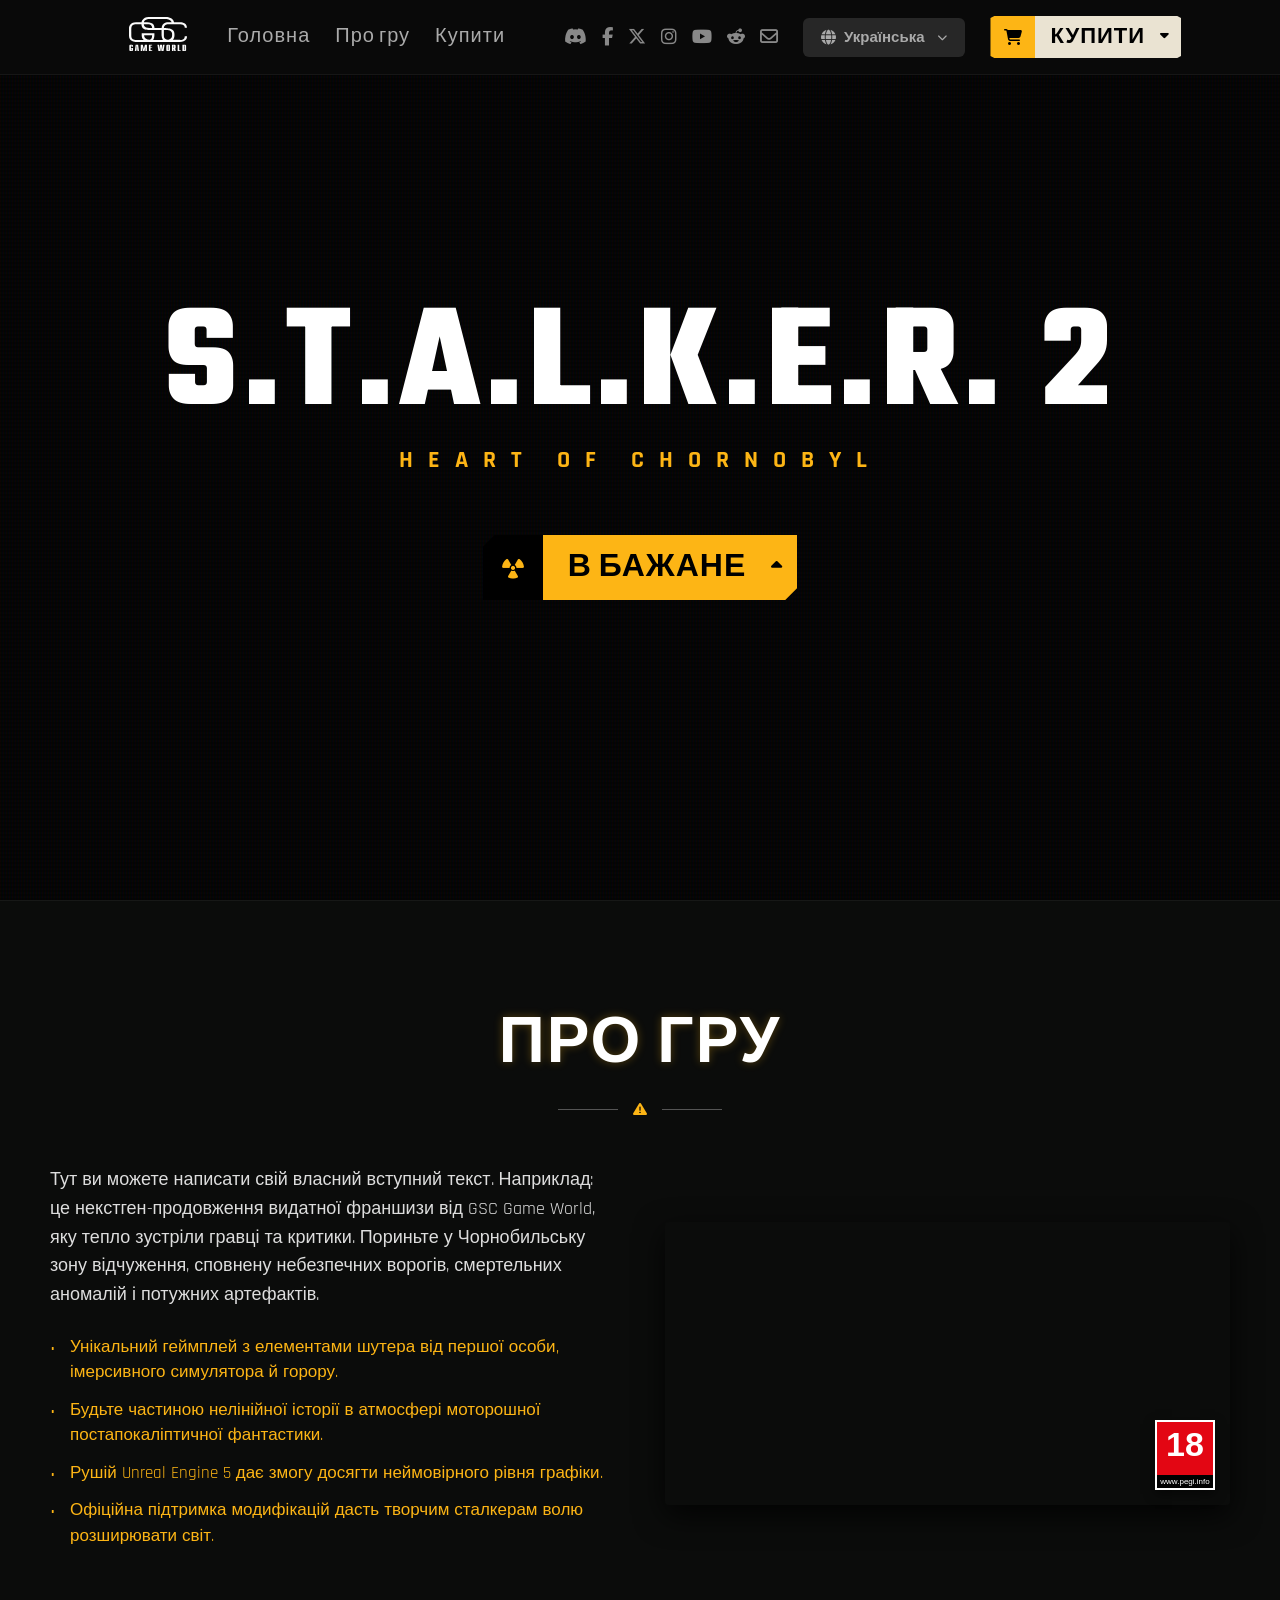
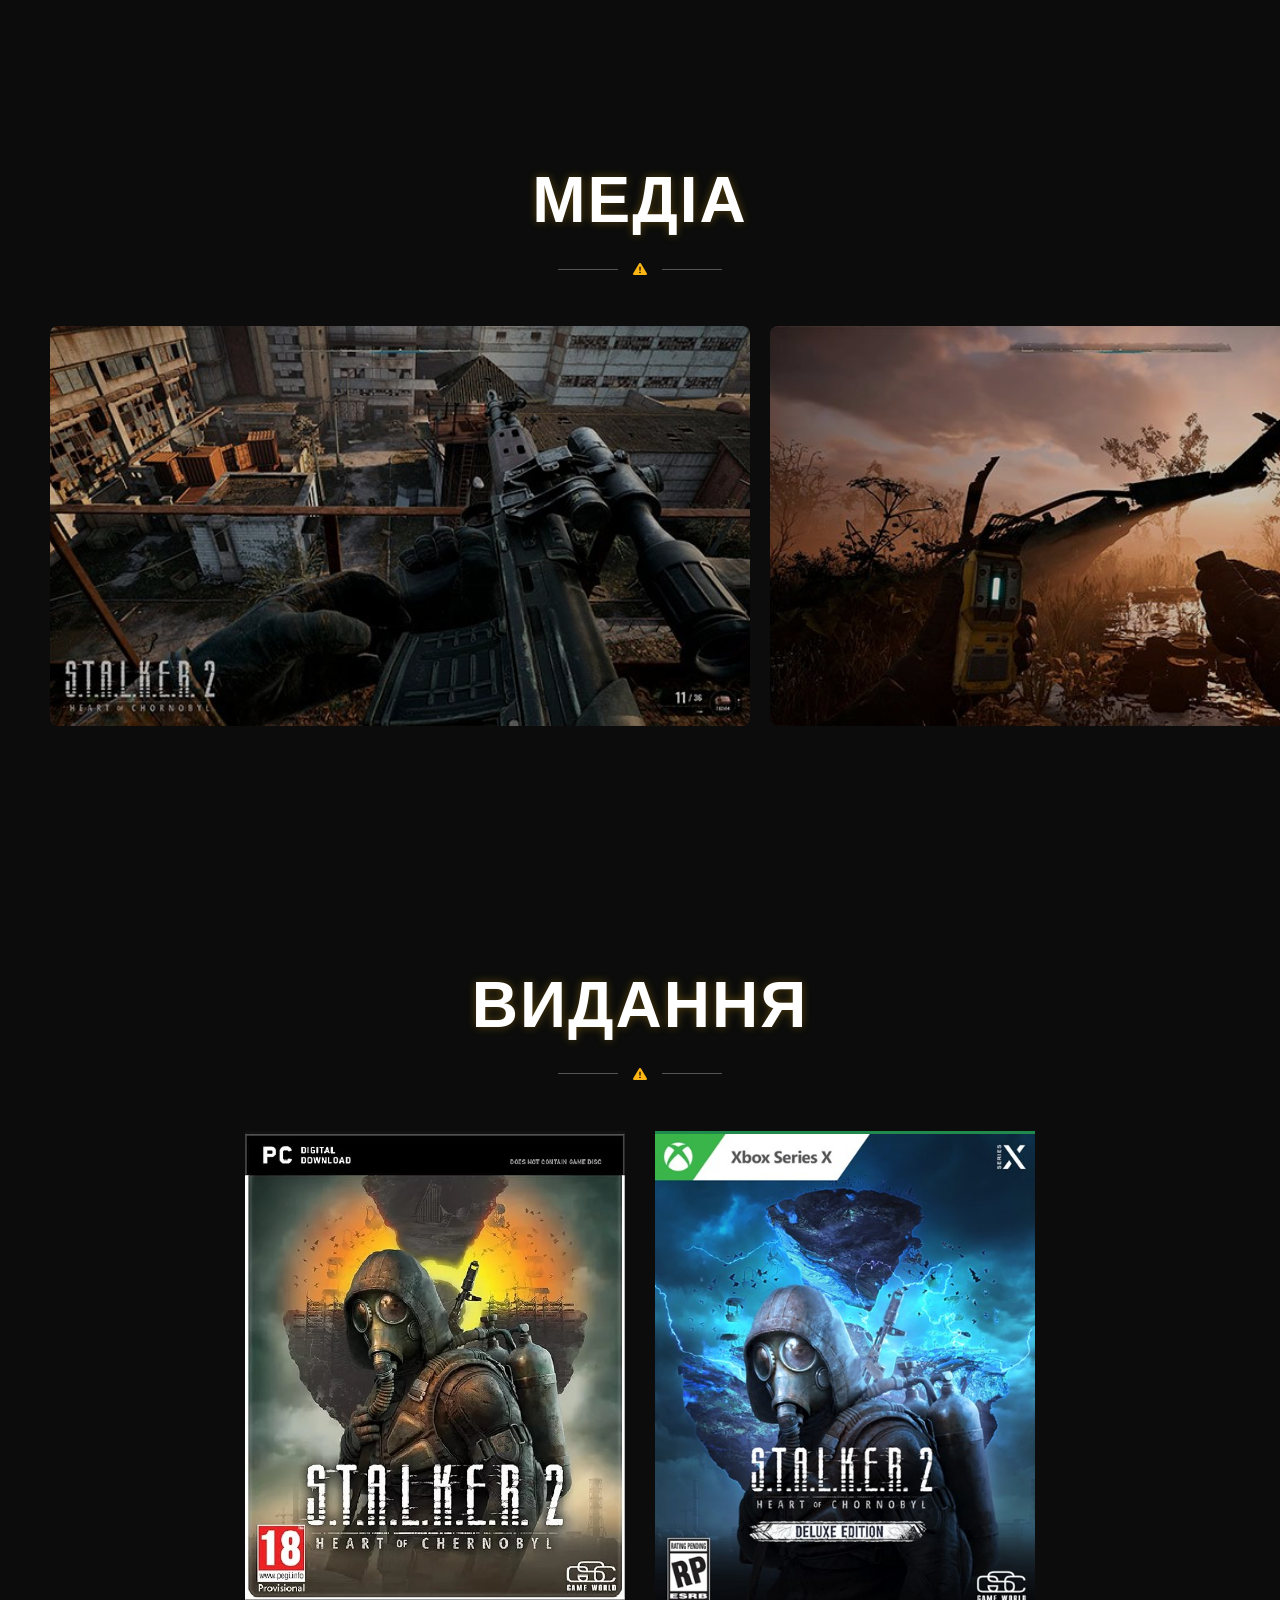
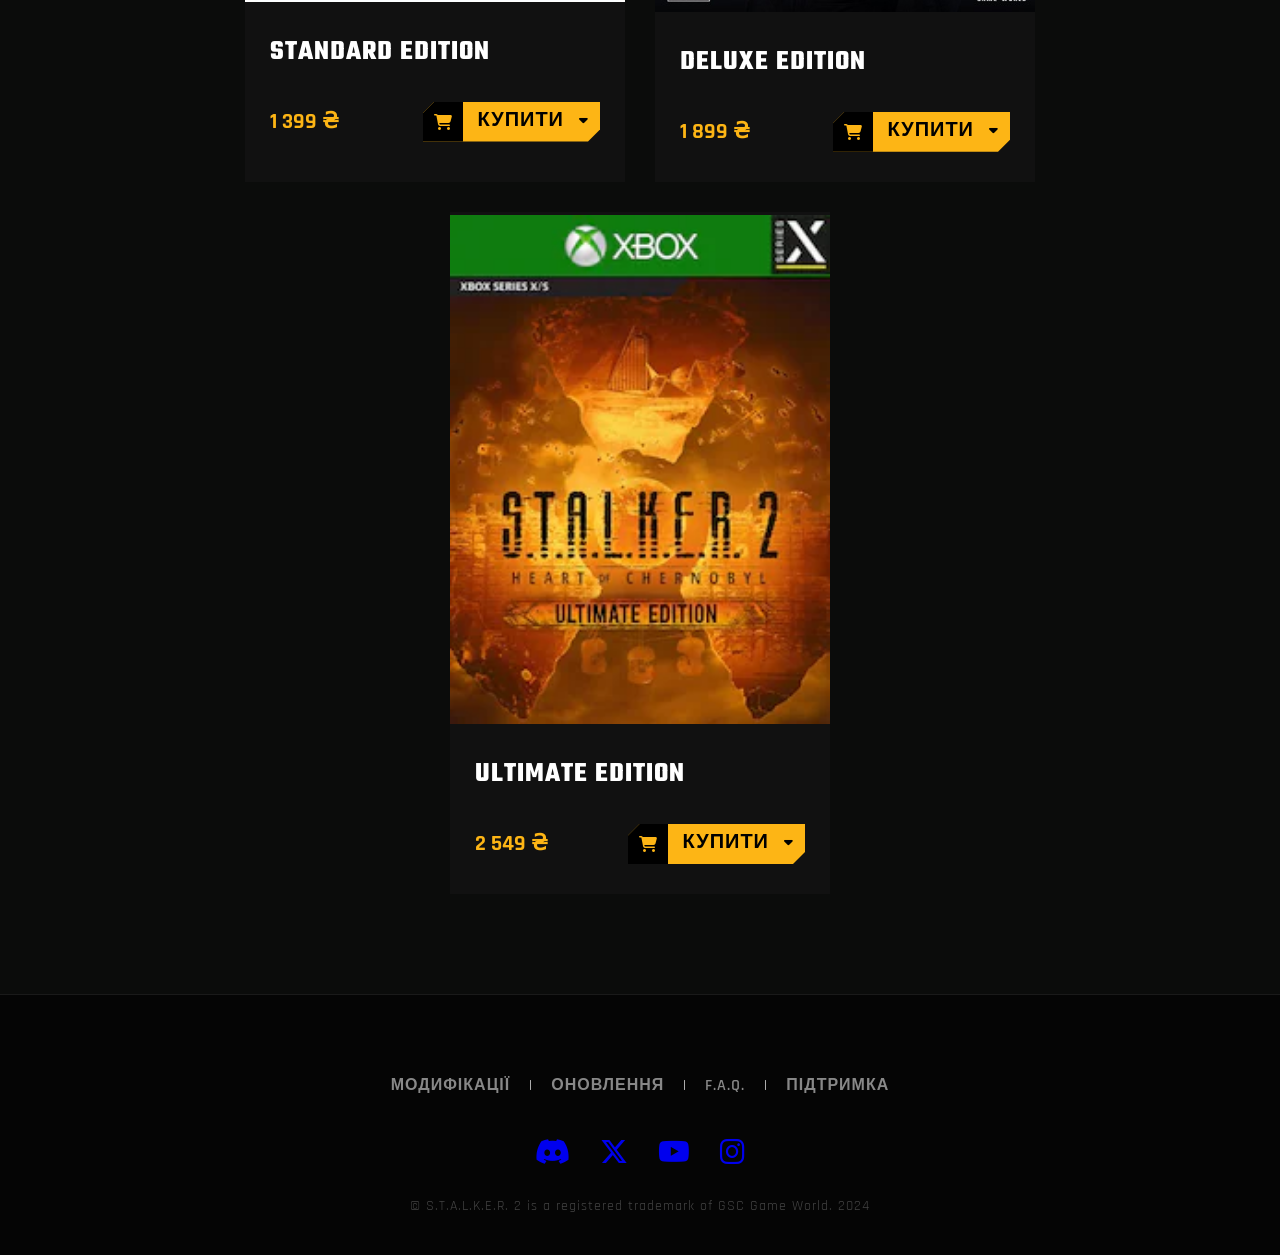
==== commit 392d0dd2: "Update navigation links and add title dividers" ====
--- a/index.html
+++ b/index.html
@@ -31,10 +31,9 @@
                 <img src="assets/img/logo.svg" alt="S.T.A.L.K.E.R. 2 Logo" class="header-logo game-logo">
             </a>
             <nav class="header-nav">
-                <a href="https://www.stalker2.com/uk/news" target="_blank">NEWS</a>
-                <a href="https://www.stalker2.com/uk/modding" target="_blank">MODDING</a>
-                <a href="https://www.stalker2.com/uk/faq" target="_blank">F.A.Q.</a>
-                <a href="https://support.stalker2.com/" target="_blank">SUPPORT</a>
+                <a href="index.html" target="_blank">Головна</a>
+                <a href="about.html" target="_blank">Про гру</a>
+                <a href="buy.html" target="_blank">Купити</a>
             </nav>
         </div>
 
@@ -145,6 +144,11 @@
     </section>
     <section class="media-section">
         <h2 class="section-title">Медіа</h2>
+        <div class="title-divider">
+            <span class="line"></span>
+            <i class="fa-solid fa-triangle-exclamation"></i>
+            <span class="line"></span>
+        </div>
         <div class="media-slider">
             <div class="media-item"><img src="assets/img/media1.jpg" alt="Скріншот"></div>
             <div class="media-item"><img src="assets/img/media2.jpg" alt="Скріншот"></div>
@@ -156,6 +160,11 @@
 
     <section class="editions-section">
         <h2 class="section-title">Видання</h2>
+        <div class="title-divider">
+            <span class="line"></span>
+            <i class="fa-solid fa-triangle-exclamation"></i>
+            <span class="line"></span>
+        </div>
         <div class="editions-grid">
 
             <div class="edition-card">
--- a/style.css
+++ b/style.css
@@ -742,7 +742,6 @@
 /* --- АДАПТИВНІСТЬ --- */
 @media (max-width: 1200px) {
 
-    .header-nav,
     .lang-selector,
     .gsc-logo {
         display: none;
